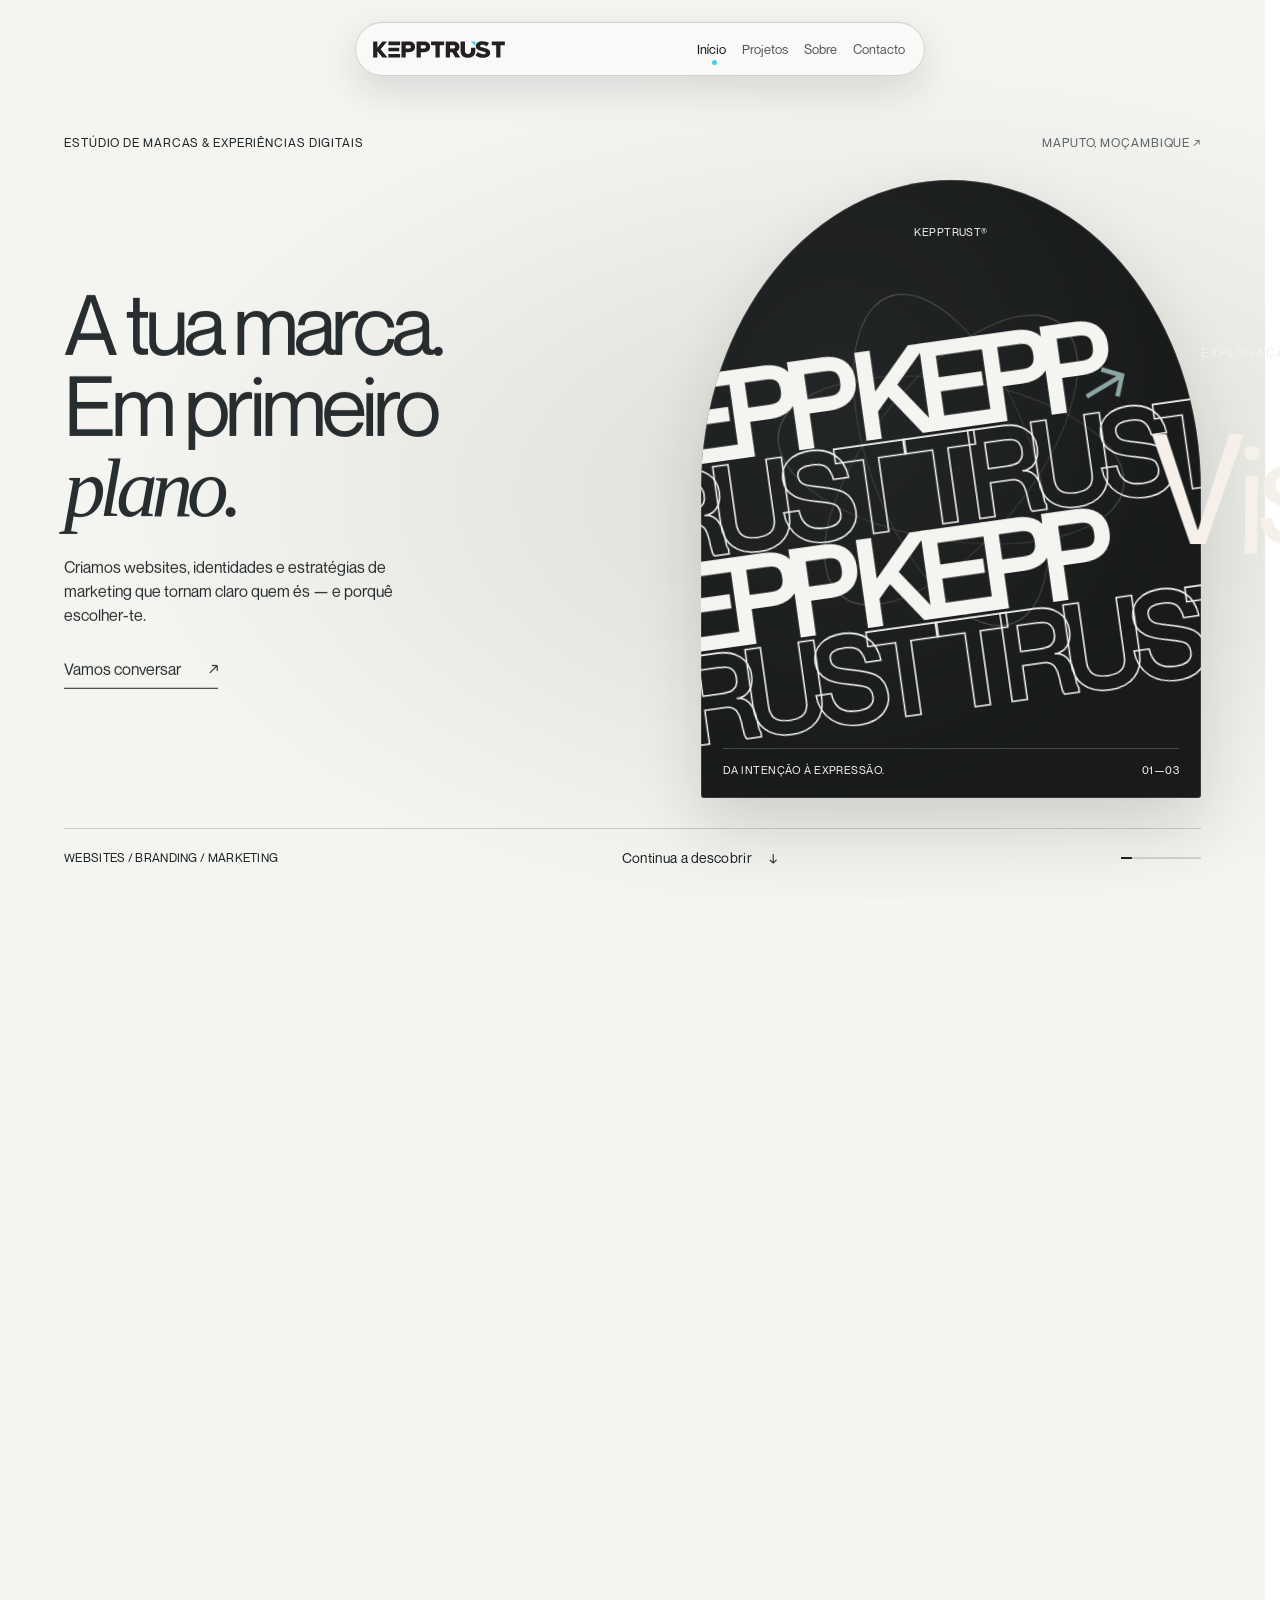
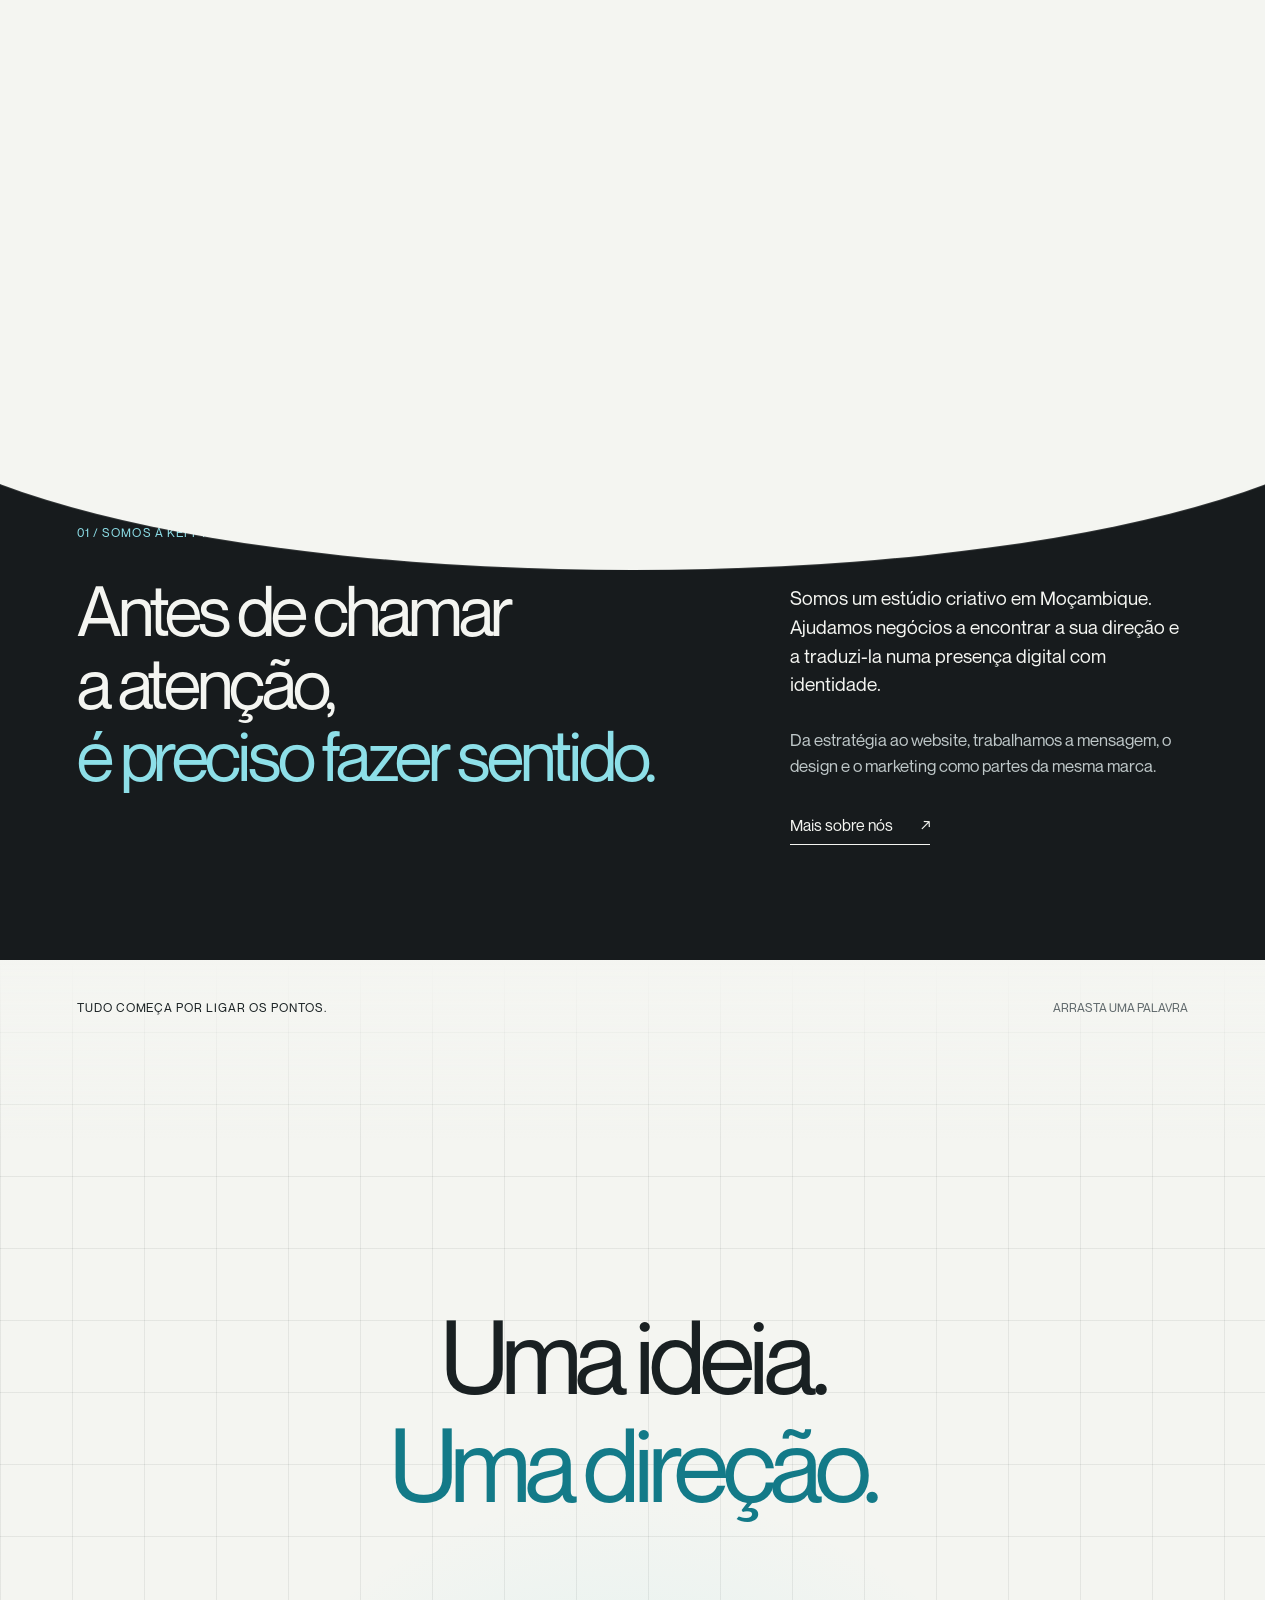
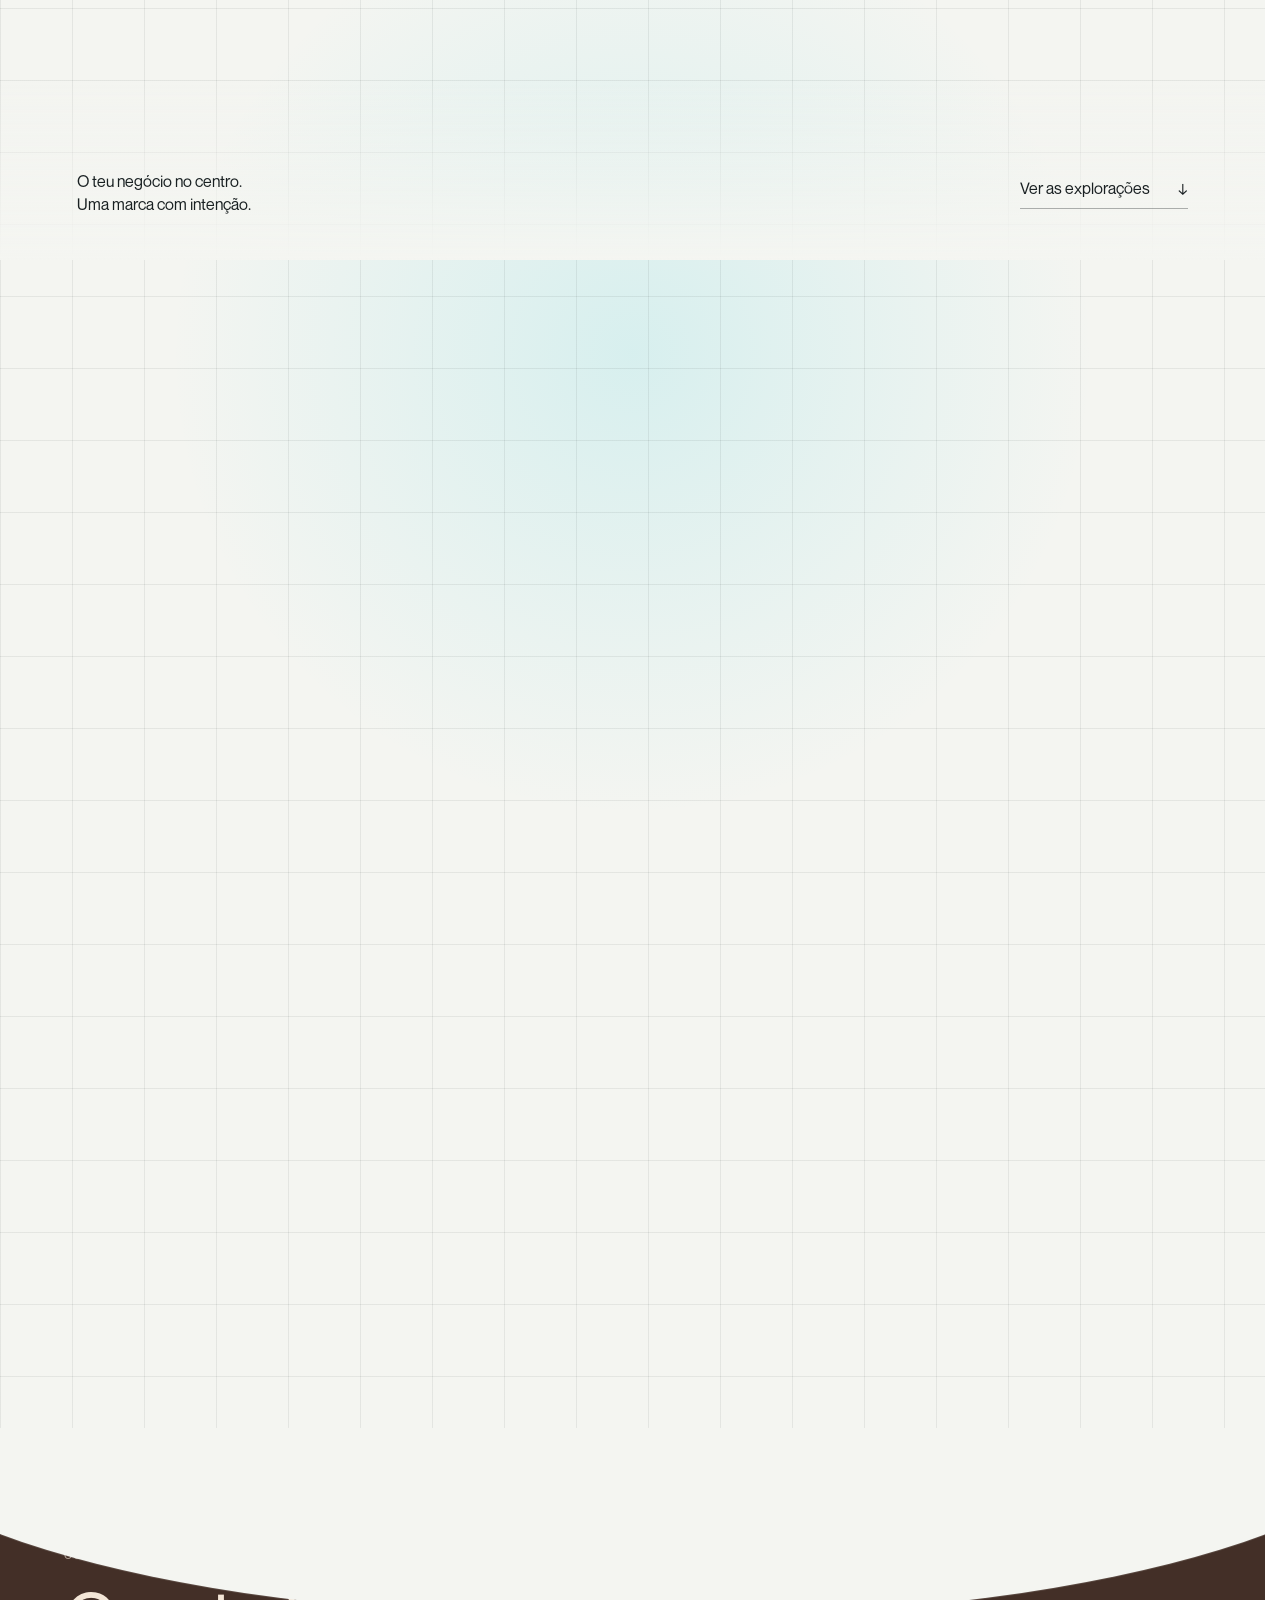
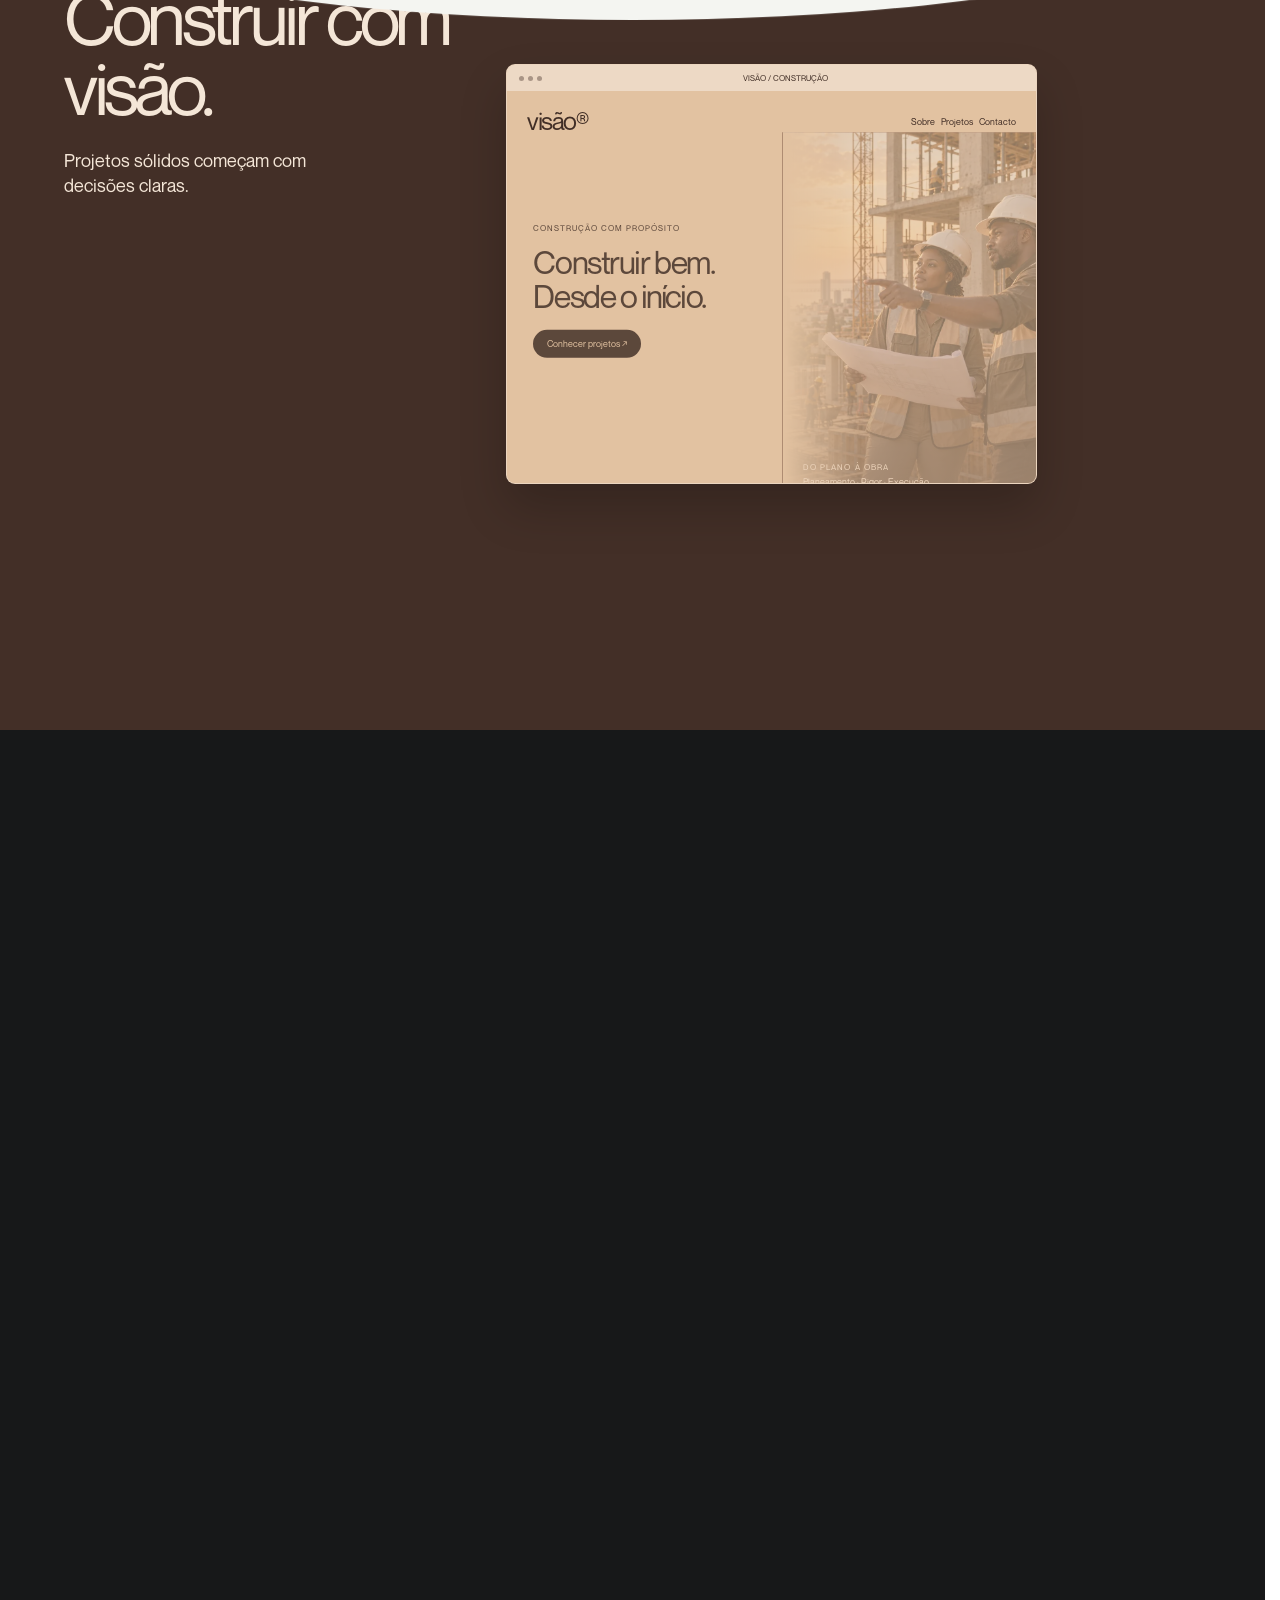
==== index.html @ 60450750 "Initial commit: KeppTrust static site Studio landing page, projects, about, and contact sections wit" ====
<!DOCTYPE html>

<html lang="pt"><head><meta charset="utf-8"/><script>(()=>{try{const v=localStorage.getItem('kepp-motion');if(['full','reduced','system'].includes(v))document.documentElement.dataset.motion=v}catch{}document.documentElement.classList.add('motion-boot');window.keppMotionFailsafe=setTimeout(()=>{document.documentElement.classList.remove('motion-boot','motion-busy');const c=document.getElementById('page-curtain');if(c)c.hidden=true},8000)})();</script><meta content="width=device-width,initial-scale=1" name="viewport"/><meta content="#151516" name="theme-color"/><meta content="KeppTrust. Estratégia, identidade e websites para marcas que querem avançar." name="description"/><title>KeppTrust — Branding &amp; Websites</title><link href="/style.css?v=52" rel="stylesheet"/><style>.motion-boot{background:#141517}.motion-boot body{background:#141517}.motion-boot #page-curtain{display:flex!important;transform:translateY(0)!important}.motion-boot body>header,.motion-boot body>main{visibility:hidden}#page-curtain{position:fixed;inset:0;z-index:9999;background:#141517;color:#fff;display:flex;align-items:center;justify-content:center;pointer-events:all;overflow:hidden}#page-curtain[hidden]{display:none}.motion-busy{overflow:hidden;cursor:wait}#curtain-word{font:400 clamp(26px,3vw,45px)/1.2 'KeppTrust Sans',Arial,sans-serif;display:flex;align-items:center;gap:.45em;letter-spacing:-.025em}#curtain-word:before{content:'';width:.15em;height:.15em;border-radius:50%;background:currentColor;flex-shrink:0}</style><link rel="stylesheet" href="/project-layout.css?v=1"/></head>
<body class="home-page"><div aria-hidden="true" hidden="" id="page-curtain"><span id="curtain-word">KeppTrust</span></div><a class="skip" href="#sobre">Saltar para o conteúdo</a><header class="floating-nav-shell"><div class="floating-nav" data-expanded="true"><a aria-label="KeppTrust início" class="wordmark floating-wordmark" href="/">KeppTrust</a><nav aria-label="Navegação principal" class="floating-links" id="floating-links"><a data-page-title="Início" href="/">Início</a><a data-page-title="Projetos" href="/projetos/">Projetos</a><a data-page-title="Sobre nós" href="/sobre/">Sobre</a><a data-page-title="Contacto" href="/contacto/">Contacto</a></nav><button aria-controls="floating-links" aria-expanded="true" aria-hidden="true" aria-label="Expandir navegação" class="nav-expand" tabindex="-1" type="button"><span aria-hidden="true" class="nav-menu-lines"><i></i><i></i></span></button></div></header>

<main>
<link rel="stylesheet" href="/presence.css?v=7">

<section class="studio-opening" id="inicio" aria-labelledby="hero-title">
 <div class="studio-pin">
  <div class="studio-topline"><span>ESTÚDIO DE MARCAS &amp; EXPERIÊNCIAS DIGITAIS</span><span>MAPUTO, MOÇAMBIQUE ↗</span></div>
  <div class="studio-layout">
   <div class="studio-message">
    <div class="studio-first"><h1 id="hero-title">A tua marca.<br>Em primeiro<br><em>plano.</em></h1><p>Criamos websites, identidades e estratégias de marketing que tornam claro quem és — e porquê escolher-te.</p><a class="studio-link" href="/contacto/">Vamos conversar <span>↗</span></a></div>
    <div class="studio-second" aria-hidden="true"><span class="studio-kicker">PENSAMENTO CLARO. EXPRESSÃO FORTE.</span><h2>Uma ideia.<br>Uma direção.<br><em>A tua.</em></h2><p>Ligamos o que a tua marca diz, como se apresenta e onde encontra as pessoas certas.</p><a class="studio-link" href="#sobre" tabindex="-1">Conhece a KeppTrust <span>↓</span></a></div>
   </div>
   <div class="studio-specimen" aria-label="Composição tipográfica animada da marca KeppTrust">
    <div class="brand-orbit" aria-hidden="true"><i></i><i></i><i></i><span>↗</span></div>
    <div class="specimen-top"><span>KEPPTRUST®</span><span>IDENTIDADE EM MOVIMENTO</span></div>
    <div class="specimen-field" aria-hidden="true"><div class="specimen-row"><span>KEPP</span><span>KEPP</span></div><div class="specimen-row"><span>TRUST</span><span>TRUST</span></div><div class="specimen-row"><span>KEPP</span><span>KEPP</span></div><div class="specimen-row"><span>TRUST</span><span>TRUST</span></div></div>
    <div class="specimen-focus" aria-hidden="true"><span>ESTRATÉGIA</span><strong>Ideias<br>com<br>carácter<span>↗</span></strong><span>DESIGN + DIGITAL</span></div>
    <div class="specimen-bottom"><span>DA INTENÇÃO À EXPRESSÃO.</span><span>01—03</span></div>
   </div>
  </div>
  <div class="studio-bottom"><span>WEBSITES / BRANDING / MARKETING</span><a href="#sobre">Continua a descobrir <span>↓</span></a><div class="studio-meter" aria-hidden="true"><i></i></div></div>
 </div>
</section>
<section class="studio-about" id="sobre" aria-labelledby="about-title">
 <div class="about-editorial"><p class="studio-kicker">01 / SOMOS A KEPPTRUST</p><h2 id="about-title">Antes de chamar<br>a atenção,<br><em>é preciso fazer sentido.</em></h2><div class="about-explanation"><p>Somos um estúdio criativo em Moçambique. Ajudamos negócios a encontrar a sua direção e a traduzi-la numa presença digital com identidade.</p><p>Da estratégia ao website, trabalhamos a mensagem, o design e o marketing como partes da mesma marca.</p><a class="studio-link" href="/sobre/">Mais sobre nós <span>↗</span></a></div></div>
 <div class="studio-convergence" aria-label="Pessoas, ideias e estratégia encontram uma direção">
  <div class="convergence-pin"><div class="convergence-top"><span>TUDO COMEÇA POR LIGAR OS PONTOS.</span><span>ARRASTA UMA PALAVRA</span></div>
   <div class="convergence-words"><span>pessoas</span><span>ideias</span><span>estratégia</span><span>o teu negócio</span><span>possibilidades</span></div>
   <h3 class="convergence-result">Uma ideia.<br><em>Uma direção.</em></h3><div class="convergence-bottom"><span>O teu negócio no centro.<br>Uma marca com intenção.</span><a href="#projetos">Ver as explorações <span>↓</span></a></div>
  </div>
 </div>
</section>
<script src="/presence.js?v=7" defer></script><script src="/section-flow.js?v=2" defer></script>
<section class="concept-journey" id="projetos" aria-label="Três explorações criativas"><div class="concept-stage-pin"><article class="concept-world world-consult"><div class="concept-pin"><div class="concept-meta"><span>02 / EXPLORAÇÕES CRIATIVAS</span><span>01 — Construção</span></div><div class="concept-heading"><span class="concept-kicker">CONCEITO DEMONSTRATIVO</span><h2>Construir com<br>visão.</h2><p>Projetos sólidos começam com decisões claras.</p></div><div class="concept-composition" aria-hidden="true"><div class="concept-desktop"><div class="concept-browserbar"><i></i><i></i><i></i><span>VISÃO / CONSTRUÇÃO</span></div><div class="concept-interface"><div class="concept-nav"><b>visão®</b><span>Sobre &nbsp; Projetos &nbsp; Contacto</span></div><div class="concept-screen-copy"><div class="visao-copy-inner"><small>CONSTRUÇÃO COM PROPÓSITO</small><strong>Construir bem.<br>Desde o início.</strong><span class="concept-fake-button">Conhecer projetos ↗</span></div></div><div class="concept-type-art visao-story-photo"><img src="/assets/visao/construcao-hero.webp" width="960" height="1200" loading="lazy" decoding="async" alt=""><span><b>DO PLANO À OBRA</b><em>Planeamento · Rigor · Execução</em></span></div><div class="concept-screen-footer"><span>01 — Descobrir</span><span>02 — Conversar</span><span>03 — Avançar</span></div></div></div><div class="concept-phone"><span>visão®</span><strong>Construir bem.<br>Desde o início.</strong><img class="visao-phone-photo" src="/assets/visao/construcao-hero.webp" width="960" height="1200" loading="lazy" decoding="async" alt=""><div class="concept-phone-label">Conhecer projetos ↗</div><span class="concept-phone-bottom">Rigor em<br>cada etapa.</span></div><span class="concept-side-label">DESKTOP + MOBILE / DIREÇÃO DIGITAL</span></div><div class="concept-foot"><details><summary>Por trás do conceito <span>+</span></summary><p>Castanho, fotografia de obra e uma experiência digital criada para apresentar projetos, capacidade técnica e contacto. Este é um conceito fictício criado pela KeppTrust.</p></details><span class="concept-scroll">Continua a descobrir ↓</span></div></div></article><article class="concept-world world-health"><div class="concept-pin"><div class="concept-meta"><span>02 / EXPLORAÇÕES CRIATIVAS</span><span>02 — Clínica</span></div><div class="concept-heading"><span class="concept-kicker">CONCEITO DEMONSTRATIVO</span><h2>Mais perto.<br>Mais humano.</h2><p>Uma presença digital que transmite cuidado.</p></div><div class="concept-composition" aria-hidden="true"><div class="concept-desktop"><div class="concept-browserbar"><i></i><i></i><i></i><span>ELO / SAÚDE</span></div><div class="concept-interface"><div class="concept-nav"><b>elo®</b><span>Sobre &nbsp; Serviços &nbsp; Contacto</span></div><div class="concept-screen-copy"><div class="elo-copy-inner"><small>CLÍNICA COM PROPÓSITO</small><strong>Cuidar começa<br>por ouvir.</strong><span class="concept-fake-button">Marcar uma consulta ↗</span></div></div><div class="concept-type-art elo-story-photo"><img src="/assets/elo/consulta-hero.webp" width="960" height="1200" loading="lazy" decoding="async" alt=""><span><b>CUIDADO QUE COMEÇA A OUVIR</b><em>Consulta · Prevenção · Acompanhamento</em></span></div><div class="concept-screen-footer"><span>01 — Descobrir</span><span>02 — Conversar</span><span>03 — Avançar</span></div></div></div><div class="concept-phone"><span>elo®</span><strong>Cuidar começa<br>por ouvir.</strong><img class="elo-phone-photo" src="/assets/elo/consulta-hero.webp" width="960" height="1200" loading="lazy" decoding="async" alt=""><div class="concept-phone-label">Marcar uma consulta ↗</div><span class="concept-phone-bottom">Perto de ti.<br>Em cada passo.</span></div><span class="concept-side-label">DESKTOP + MOBILE / DIREÇÃO DIGITAL</span></div><div class="concept-foot"><details><summary>Por trás do conceito <span>+</span></summary><p>Azul, fotografia humana e uma navegação pensada para apresentar consultas, prevenção e acompanhamento com clareza. Este é um conceito fictício criado pela KeppTrust.</p></details><span class="concept-scroll">Continua a descobrir ↓</span></div></div></article><article class="concept-world world-finance"><div class="concept-pin"><div class="concept-meta"><span>02 / EXPLORAÇÕES CRIATIVAS</span><span>03 — Microcrédito</span></div><div class="concept-heading"><span class="concept-kicker">CONCEITO DEMONSTRATIVO</span><h2>O próximo<br>passo é teu.</h2><p>Clareza para transformar planos em possibilidades.</p></div><div class="concept-composition" aria-hidden="true"><div class="concept-desktop"><div class="concept-browserbar"><i></i><i></i><i></i><span>RAIZ / MICROCRÉDITO</span></div><div class="concept-interface"><div class="concept-nav"><b>raiz®</b><span>Sobre &nbsp; Serviços &nbsp; Contacto</span></div><div class="concept-screen-copy"><div class="raiz-copy-inner"><small>MICROCRÉDITO COM PROPÓSITO</small><strong>Pequenos passos.<br>Novos começos.</strong><span class="concept-fake-button">Explorar possibilidades ↗</span></div></div><div class="concept-type-art raiz-story-photo"><img src="/assets/raiz/crm-hero.webp" width="960" height="1200" loading="lazy" decoding="async" alt=""><span><b>PARA O TEU NEGÓCIO</b><em>Clientes · Etapas · Acompanhamento</em></span></div><div class="concept-screen-footer"><span>01 — Descobrir</span><span>02 — Conversar</span><span>03 — Avançar</span></div></div></div><div class="concept-phone"><span>raiz®</span><strong>Pequenos passos.<br>Novos começos.</strong><img class="raiz-phone-photo" src="/assets/raiz/crm-hero.webp" width="960" height="1200" loading="lazy" decoding="async" alt=""><div class="concept-phone-label">Explorar possibilidades ↗</div><span class="concept-phone-bottom">Perto de ti.<br>Em cada passo.</span></div><span class="concept-side-label">DESKTOP + MOBILE / DIREÇÃO DIGITAL</span></div><div class="concept-foot"><details><summary>Por trás do conceito <span>+</span></summary><p>Uma interface clara para apresentar clientes, etapas de aprovação, documentos e acompanhamento do crédito. Este é um conceito fictício criado pela KeppTrust.</p></details><span class="concept-scroll">Continua a descobrir ↓</span></div></div></article><div class="raiz-foundation" aria-hidden="true"></div><button class="scene-skip" type="button" hidden>Passar animação ↗</button><div class="engineer-floor" aria-hidden="true"></div><div class="engineer-actor engineer-pusher" aria-hidden="true"><div class="engineer-sprite"></div></div><div class="engineer-actor engineer-walker" aria-hidden="true"><div class="engineer-sprite"></div></div><div class="engineer-story" aria-hidden="true"><span>Uma ideia ganha forma.</span><span>E abre caminho à próxima.</span></div><div class="concept-curtain" aria-hidden="true"><div class="concept-curtain-name"><small>EXPLORAÇÃO 01 / CONSULTORIA</small><strong>Visão.</strong></div></div></div></section><section class="concept-end-wrap"><div class="concept-end"><p><span>03 / PRÓXIMO CAPÍTULO</span>O que<br>fazemos.</p><a href="#servicos">Descobrir os serviços ↓</a><small>Estratégia, identidade e experiências digitais construídas em torno do teu negócio.</small></div></section><section class="offer-film services-premium" id="servicos" aria-labelledby="offer-title">
<div class="services-intro"><div class="services-label">03 / O QUE FAZEMOS</div><h2 id="offer-title">Vê o que podemos fazer<br>pela tua marca<span>.</span></h2><p>Criamos websites, desenvolvemos identidades e gerimos a tua comunicação digital. Três serviços que trabalham na mesma direção.</p></div>
<div class="service-example"><span class="example-dot"></span><p>Acompanha a transformação da <b>Lume</b>, um café criado para esta demonstração.</p><small>CONCEITO FICTÍCIO / IMAGENS GERADAS POR IA</small></div>
<div class="services-journey"><div class="services-text">
<article class="service-step" data-service="0" aria-labelledby="service-title-0"><span class="service-index">01 / UM LUGAR PARA A TUA MARCA</span><h3 id="service-title-0">Criação de<br>websites.</h3><p>Um site que apresenta o teu negócio e facilita o contacto.</p><ul><li>Design à medida da tua marca</li><li>Versão para computador e telemóvel</li><li>Serviços, conteúdos e contactos organizados</li></ul><div class="service-mobile-visual" aria-hidden="true"><div class="lume-window"><div class="lume-toolbar"><i></i><i></i><i></i><span>lume.cafe — demonstração</span></div><div class="lume-web-nav"><b>lume<span>®</span></b><span>O café &nbsp; A carta &nbsp; Visitar</span></div><div class="lume-web-hero"><div><small>CAFÉ DE BAIRRO / MAPUTO</small><strong>O teu dia.<br>Com mais<br>sabor.</strong><span class="lume-button">Conhece a nossa carta ↗</span></div><div class="lume-photo"><img src="/assets/lume/coffee.webp" width="960" height="1200" loading="lazy" decoding="async" alt=""></div></div><div class="lume-web-foot"><span>Café de especialidade</span><span>Feito para ficar.</span></div></div><div class="lume-phone"><b>lume.</b><span>Bom café.<br>Boa companhia.</span><img src="/assets/lume/coffee.webp" width="960" height="1200" loading="lazy" decoding="async" alt=""><small>Ver a carta ↗</small></div></div><span class="service-result">A tua oferta torna-se fácil de descobrir.</span></article>
<article class="service-step" data-service="1" aria-labelledby="service-title-1"><span class="service-index">02 / UMA FORMA DE SER RECONHECIDO</span><h3 id="service-title-1">Identidade e<br>posicionamento.</h3><p>Uma marca reconhecível, com uma mensagem consistente.</p><ul><li>Posicionamento e mensagem da marca</li><li>Logótipo, cores e tipografia</li><li>Aplicações e guia de identidade</li></ul><div class="service-mobile-visual" aria-hidden="true"><div class="lume-identity"><div class="lume-brand-photo"><img src="/assets/lume/identity.webp" width="960" height="640" loading="lazy" decoding="async" alt=""><span>UMA IDENTIDADE QUE SAI DO ECRÃ.</span></div><div class="lume-palette"><span>CARVÃO</span><span>CAFÉ</span><span>LEITE</span></div><div class="lume-type"><b>Aa</b><span>Próxima.<br>Simples.<br>Reconhecível.</span></div><div class="lume-business"><b>lume.</b><span>Há sempre<br>lugar para mais um.</span></div></div></div><span class="service-result">A mesma personalidade, em cada detalhe.</span></article>
<article class="service-step" data-service="2" aria-labelledby="service-title-2"><span class="service-index">03 / UMA MENSAGEM QUE CHEGA MAIS LONGE</span><h3 id="service-title-2">Marketing<br>digital.</h3><p>Conteúdo e campanhas para comunicar com o teu público.</p><ul><li>Planeamento e criação de conteúdo</li><li>Gestão de redes sociais e campanhas</li><li>Acompanhamento e melhoria contínua</li></ul><div class="service-mobile-visual" aria-hidden="true"><div class="lume-campaign"><div class="lume-post"><img class="lume-social-photo" src="/assets/lume/conversation.webp" width="960" height="1200" loading="lazy" decoding="async" alt=""><div><b>lume.</b><small>PUBLICAÇÃO / CONCEITO</small></div><strong>A pausa<br>que sabe bem.</strong><span>Passa por cá. A conversa fica.</span></div><div class="lume-plan"><small>PLANO DE CONTEÚDO</small><strong>Uma marca.<br>Várias conversas.</strong><div><b>SEG</b><span>Conhecer o café</span></div><div><b>QUA</b><span>Histórias do bairro</span></div><div><b>SEX</b><span>Convite para visitar</span></div></div></div></div><span class="service-result">A identidade transforma-se em comunicação.</span></article>
</div><div class="service-theatre" aria-hidden="true"><div class="theatre-status"><span>LUME® / UMA MARCA EM TRANSFORMAÇÃO</span><span class="theatre-count">01 / 03</span></div><div class="service-scenes"><div class="service-demo demo-0"><div class="lume-window"><div class="lume-toolbar"><i></i><i></i><i></i><span>lume.cafe — demonstração</span></div><div class="lume-web-nav"><b>lume<span>®</span></b><span>O café &nbsp; A carta &nbsp; Visitar</span></div><div class="lume-web-hero"><div><small>CAFÉ DE BAIRRO / MAPUTO</small><strong>O teu dia.<br>Com mais<br>sabor.</strong><span class="lume-button">Conhece a nossa carta ↗</span></div><div class="lume-photo"><img src="/assets/lume/coffee.webp" width="960" height="1200" loading="lazy" decoding="async" alt=""></div></div><div class="lume-web-foot"><span>Café de especialidade</span><span>Feito para ficar.</span></div></div><div class="lume-phone"><b>lume.</b><span>Bom café.<br>Boa companhia.</span><img src="/assets/lume/coffee.webp" width="960" height="1200" loading="lazy" decoding="async" alt=""><small>Ver a carta ↗</small></div></div><div class="service-demo demo-1"><div class="lume-identity"><div class="lume-brand-photo"><img src="/assets/lume/identity.webp" width="960" height="640" loading="lazy" decoding="async" alt=""><span>UMA IDENTIDADE QUE SAI DO ECRÃ.</span></div><div class="lume-palette"><span>CARVÃO</span><span>CAFÉ</span><span>LEITE</span></div><div class="lume-type"><b>Aa</b><span>Próxima.<br>Simples.<br>Reconhecível.</span></div><div class="lume-business"><b>lume.</b><span>Há sempre<br>lugar para mais um.</span></div></div></div><div class="service-demo demo-2"><div class="lume-campaign"><div class="lume-post"><img class="lume-social-photo" src="/assets/lume/conversation.webp" width="960" height="1200" loading="lazy" decoding="async" alt=""><div><b>lume.</b><small>PUBLICAÇÃO / CONCEITO</small></div><strong>A pausa<br>que sabe bem.</strong><span>Passa por cá. A conversa fica.</span></div><div class="lume-plan"><small>PLANO DE CONTEÚDO</small><strong>Uma marca.<br>Várias conversas.</strong><div><b>SEG</b><span>Conhecer o café</span></div><div><b>QUA</b><span>Histórias do bairro</span></div><div><b>SEX</b><span>Convite para visitar</span></div></div></div></div></div><div class="theatre-footer"><span class="theatre-caption">Website / computador e telemóvel</span><div class="theatre-progress"><i></i></div></div></div></div>
<div class="services-outro"><p>O exemplo é fictício.<br><strong>O próximo projeto pode ser o teu.</strong></p><a href="/contacto/">Vamos falar sobre o teu projeto <span>↗</span></a></div>
</section>
<section class="method-film method-carousel" id="processo" aria-labelledby="method-title">
<div class="offer-meta"><span>04 / COMO TRABALHAMOS</span><span>Contigo. Em cada decisão.</span></div>
<h2 id="method-title">Nada ao acaso.<br><em>Tudo com direção.</em></h2>
<div class="method-stage" aria-roledescription="carrossel" aria-label="As quatro etapas do projeto">
<div class="method-number" aria-hidden="true">01</div>
<div class="method-rail"><span>DA IDEIA AO LANÇAMENTO</span><div class="method-thread"><i></i></div></div>
<div class="method-content"><p class="method-badge">01 / Descobrir</p><h3 class="method-message">Primeiro, percebemos o teu negócio.</h3><p class="method-description">Ouvimos os teus objetivos, conhecemos o público e identificamos o que precisa de mudar.</p><div class="method-result"><span>SAÍMOS COM</span><p class="method-output">Um brief claro.</p></div></div>
</div>
<div class="method-controls"><div class="method-tabs" aria-label="Escolher etapa"><button type="button" aria-pressed="true">01 Descobrir</button><button type="button" aria-pressed="false">02 Definir</button><button type="button" aria-pressed="false">03 Criar</button><button type="button" aria-pressed="false">04 Lançar</button></div><div class="method-arrows"><button type="button" data-method="prev" aria-label="Etapa anterior">←</button><button type="button" data-method="next" aria-label="Próxima etapa">→</button></div></div>
<p class="sr-only method-status" role="status"></p>
</section>
<link rel="stylesheet" href="/method-carousel.css?v=2"><script src="/method-carousel.js?v=2" defer></script>
<footer id="contacto"><div class="footer-inner"><span class="eyebrow">O PRÓXIMO PASSO COMEÇA NUMA CONVERSA.</span><div class="footer-heading"><h2>Vamos criar<br/>algo com <em>impacto.</em></h2><span aria-hidden="true">↙</span></div><div class="contact-line"><a class="circle blue magnetic" href="/contacto/" id="contact-button">Vamos conversar <span aria-hidden="true">↗</span></a></div><p class="contact-note">Moçambique · Branding &amp; experiências digitais</p><div class="footer-bottom"><div><span class="eyebrow">KEPPTRUST</span><p>© 2026</p></div><div><span class="eyebrow">HORA LOCAL, MAPUTO</span><p id="time"></p></div><a href="/">Voltar ao topo ↑</a><div class="motion-preference"><label for="motion-choice">ANIMAÇÕES</label><select id="motion-choice"><option value="system">Sistema</option><option value="full">Completas</option><option value="reduced">Reduzidas</option></select><span class="sr-only" id="motion-status" role="status"></span></div></div></div></footer></main>
<link rel="stylesheet" href="/lower-motion.css?v=3"><link rel="stylesheet" href="/services-story.css?v=2"><script src="/lower-motion.js?v=5" defer></script><script src="/services-story.js?v=1" defer></script><script src="/app.js?v=31"></script><script src="/projects-motion.js?v=39" defer></script><script src="/floating-nav.js?v=1" defer></script><script src="/motion.js?v=17"></script></body></html>
---- style.css ----
@import url('/base.css');

/* Viewport-level curtain: never clipped by the project stage or the about section. */
body>.project-transition-layer{display:grid;position:fixed;inset:0 0 -15vh;height:115vh;place-items:center;background:#111112;z-index:100;visibility:hidden;pointer-events:none;transform:translate3d(-115%,0,0);will-change:transform}

/* Brand alignment — official KeppTrust wordmark and palette */
:root {
  --ink: #242021;
  --paper: #ffffff;
  --blue: #41d1e1;
  --cyan: #41d1e1;
  --soft-cyan: #dff8fb;
}

body { background: var(--paper); color: var(--ink); }
body { overflow-x: clip; }
::selection { color: var(--ink); background: var(--cyan); }
button:focus-visible,
a:focus-visible,
summary:focus-visible { outline-color: var(--cyan); }

.wordmark {
  display: block;
  width: clamp(164px, 15vw, 220px);
  height: 30px;
  background: url('/assets/brand/kepptrust-wordmark.svg') left center / contain no-repeat;
  font-size: 0;
  line-height: 0;
  filter: none;
}
.wordmark span { display: none; }

body:not(.inner-page) header { color: var(--ink); }
body:not(.inner-page) nav a::after,
.inner-page nav a::after { background: var(--cyan); }

.hero { background: #8e9092; }
.hero-art { transform: scale(1.035); will-change: transform, translate; }
.hero::after {
  background: linear-gradient(180deg, rgba(255,255,255,.15), transparent 34%, rgba(36,32,33,.33));
}
.location {
  background: var(--ink);
  border: 1px solid rgba(65,209,225,.45);
}
.location span,
.direction,
.hero-bottom a { color: var(--cyan); }
.hero-service-copy {
  color: #fff;
  text-shadow: 0 1px 18px rgba(0,0,0,.28);
}
.hero-bottom > span { color: #fff; }
.hero-bottom a { font-weight: 500; }

.menu-toggle {
  background: var(--ink);
  border: 1px solid rgba(65,209,225,.55);
}
.menu-toggle[aria-expanded='true'] { background: var(--cyan); }
.menu-toggle[aria-expanded='true'] span { background: var(--ink); }
#menu {
  background: var(--ink);
  border-left: 1px solid rgba(65,209,225,.3);
}
#menu > a:hover,
#menu > a:focus-visible { color: var(--cyan); }

#curtain-word::before {
  background: var(--cyan) !important;
  border-radius: 0 !important;
  clip-path: polygon(0 0, 100% 0, 100% 100%);
}

.section-meta .eyebrow,
.service-number { color: #515154; }
.section-meta .eyebrow::before,
.page-title > .eyebrow::before {
  content: '';
  display: inline-block;
  width: .62em;
  height: .62em;
  margin-right: .72em;
  background: var(--cyan);
  clip-path: polygon(0 0, 100% 0, 100% 100%);
}
.page-title h1 > span,
.footer-heading em { color: var(--cyan); }
.circle:hover { background: var(--cyan); color: var(--ink); }
.circle::before { background: var(--cyan); }
.blue { background: var(--cyan); color: var(--ink); }
.blue:hover { background: #76deea; }
.blue::before { background: #76deea; }
.project-filters button[aria-pressed='true'] {
  background: var(--ink);
  border-color: var(--ink);
}
.project-filters button:hover { border-color: var(--cyan); }

/* Image-led portfolio interactions inspired by the supplied motion reference. */
.project-preview {
  width: 360px;
  height: 240px;
  overflow: hidden;
  color: #fff;
  background-position: center;
  background-size: cover;
  text-shadow: 0 2px 22px rgba(0,0,0,.45);
  transform: translate(-50%,-50%) scale(.82);
  rotate: var(--pr, -4deg);
  will-change: translate, transform, rotate, opacity;
}
.project-preview::before {
  content: '';
  position: absolute;
  inset: 0;
  z-index: -1;
  background: linear-gradient(180deg,rgba(0,0,0,.05),rgba(0,0,0,.38));
}
.project-preview::after {
  content: 'VER';
  position: absolute;
  right: 16px;
  bottom: 16px;
  width: 58px;
  height: 58px;
  display: grid;
  place-items: center;
  border-radius: 50%;
  color: var(--ink);
  background: var(--cyan);
  font-size: 10px;
  letter-spacing: .08em;
  text-shadow: none;
}
.project-preview.forma { background-image: url('/assets/projects/forma-studio.webp'); }
.project-preview.terra { background-image: url('/assets/projects/terra-sol.webp'); }
.project-preview.nexo { background-image: url('/assets/projects/nexo.webp'); }
.project:hover .project-preview,
.project:focus-visible .project-preview { transform: translate(-50%,-50%) scale(1); }

.case-cover {
  overflow: hidden;
  isolation: isolate;
  background: var(--ink);
}
.case-cover::before {
  content: '';
  position: absolute;
  inset: -7% 0;
  z-index: -2;
  background-position: center;
  background-size: cover;
  translate: 0 var(--case-shift, 0);
  scale: 1.04;
  will-change: translate;
}
.case-cover::after {
  content: '';
  position: absolute;
  inset: 0;
  z-index: -1;
  background: linear-gradient(180deg,rgba(0,0,0,.05),rgba(0,0,0,.34));
}
.case-cover.forma::before { background-image: url('/assets/projects/forma-studio.webp'); }
.case-cover.terra::before { background-image: url('/assets/projects/terra-sol.webp'); }
.case-cover.nexo::before { background-image: url('/assets/projects/nexo.webp'); }
.case-cover .case-mark,
.case-cover .case-tag { position: relative; z-index: 1; text-shadow: 0 2px 30px rgba(0,0,0,.34); }
.case-cover > .circle { z-index: 2; background: var(--cyan); color: var(--ink); }
.case-cover.forma { color: var(--ink); }
.case-cover.terra,
.case-cover.nexo { color: #fff; }

footer { background: var(--ink); }
.motion-preference select {
  background: #1a1718;
  border-color: #5f5a5b;
}
.motion-preference select:focus-visible { outline-color: var(--cyan); }

@media (max-width: 540px) {
  .wordmark { width: 158px; height: 25px; }
  .case-cover::before { inset: -3%; }
}

/* Mobile menu: compositor-only movement, stable edge and a light dimming layer. */
#menu { border-radius: 28px 0 0 28px; box-shadow: none; backface-visibility: hidden; }
#menu-backdrop { backdrop-filter: none; -webkit-backdrop-filter: none; background: #0005; }
body.menu-open .marquee { animation-play-state: paused; }
html { scrollbar-gutter: stable; }
.menu-toggle { -webkit-tap-highlight-color: transparent; touch-action: manipulation; }

/* JS owns the marquee transform so scrolling can reverse it without a CSS conflict. */
.marquee.scroll-marquee { animation: none; will-change: transform; backface-visibility: hidden; }
.marquee.scroll-marquee > span { flex-shrink: 0; }
html[data-motion=reduced] .marquee.scroll-marquee { transform: none !important; will-change: auto; }

/* The preceding white surface curves over the dark footer as it is revealed. */
footer {
  position: relative;
  isolation: isolate;
  border-radius: 0;
  padding-top: clamp(140px, 17vw, 235px);
  overflow: clip;
}
footer::before {
  content: '';
  position: absolute;
  z-index: 2;
  top: -1px;
  left: -10%;
  width: 120%;
  height: clamp(65px, 10vw, 150px);
  border-radius: 0 0 50% 50% / 0 0 100% 100%;
  background: var(--paper);
  transform-origin: center top;
  transform: scaleY(var(--footer-curve-scale, 1));
  pointer-events: none;
}
.footer-inner {
  translate: 0 var(--footer-reveal, 0px);
}
html[data-motion='reduced'] footer::before { transform: scaleY(0); }
html[data-motion='reduced'] .footer-inner { translate: none; }
@media (prefers-reduced-motion: reduce) {
  html:not([data-motion='full']) footer::before { transform: scaleY(0); }
  html:not([data-motion='full']) .footer-inner { translate: none; }
}

/* One continuous composition: identity opens into a website and a campaign. */
.home-page .hero-film{height:280svh;min-height:0;max-height:none;overflow:visible;background:#41d1e1;color:#242021}
.hero-film::after{display:none}
.film-pin{position:sticky;top:0;height:100svh;min-height:660px;overflow:hidden;isolation:isolate;background:#41d1e1}
.film-heading{position:absolute;left:5vw;top:23%;z-index:3;max-width:47vw;will-change:transform,opacity}
.film-heading>p:first-child{font-size:12px;letter-spacing:.12em;margin:0 0 28px}
.film-heading h1{font-size:clamp(68px,8.2vw,150px);font-weight:400;line-height:1.02;letter-spacing:-.045em;margin:0}
.film-heading h1 em{font-style:normal;color:#fff}
.film-description{font-size:clamp(16px,1.3vw,22px);line-height:1.5;margin:30px 0 0}
.film-composition{position:absolute;width:min(44vw,760px);height:min(30vw,520px);left:53%;top:27%;perspective:1400px;will-change:transform}
.film-identity,.film-browser,.film-campaign{position:absolute;inset:0;will-change:transform,opacity;backface-visibility:hidden}
.film-identity{background:#242021;color:white;padding:7%;display:flex;flex-direction:column;justify-content:space-between;box-shadow:0 25px 45px #15373b25;transform:rotate(-7deg)}
.film-identity>span{font-size:12px;letter-spacing:.1em}
.film-identity>strong{font-size:clamp(42px,5.8vw,100px);font-weight:400;letter-spacing:-.05em}
.film-identity>strong span{color:#41d1e1}
.identity-bottom{display:flex;justify-content:space-between;align-items:end;font-size:12px;line-height:1.6;letter-spacing:.08em}
.film-browser{background:#f5f5f1;border-radius:8px;overflow:hidden;box-shadow:0 24px 60px #0003;opacity:0;transform:translateY(60px) scale(.85)}
.browser-bar{height:38px;padding:0 5%;display:flex;justify-content:space-between;align-items:center;border-bottom:1px solid #24202125;font-size:12px}
.browser-content{position:relative;height:calc(100% - 38px);padding:5%;overflow:hidden}
.browser-content>span{font-size:12px;letter-spacing:.08em;position:relative;z-index:2}
.browser-content>strong{display:block;font-size:clamp(28px,3.5vw,65px);font-weight:400;letter-spacing:-.04em;line-height:1.04;margin-top:6%;position:relative;z-index:2}
.browser-content>img{position:absolute;right:0;top:0;width:45%;height:100%;object-fit:cover;object-position:60% center}
.browser-caption{position:absolute;bottom:7%;left:5%;width:48%;font-size:12px;line-height:1.4;display:flex;justify-content:space-between;gap:15px}
.film-campaign{inset:auto -7% -9% auto;width:49%;aspect-ratio:4/5;padding:6%;background:#1550ed;color:white;box-shadow:0 24px 55px #0003;opacity:0;transform:translateY(120px) rotate(12deg)}
.film-campaign>span{font-size:12px;line-height:1.4;display:block;letter-spacing:.06em}
.film-campaign strong{display:block;font-size:clamp(25px,2.8vw,49px);font-weight:400;line-height:1.04;letter-spacing:-.035em;margin:20% 0 10%}
.film-campaign strong span{color:#41d1e1}
.film-campaign p{font-size:14px;line-height:1.4}
.film-campaign>div{font-size:12px;border-top:1px solid #ffffff50;padding-top:15px;margin-top:18%}
.film-bottom{position:absolute;bottom:45px;left:5vw;right:5vw;display:flex;justify-content:space-between;align-items:center;gap:24px;font-size:14px;z-index:5}
.film-chapters{display:flex;gap:22px}
.film-chapters span{opacity:.45;transition:opacity .25s}
.film-chapters .is-active{opacity:1}
.film-note{font-size:12px;letter-spacing:.07em}
.film-track{position:absolute;height:1px;bottom:25px;left:5vw;right:5vw;background:#24202130}
.film-track>span{display:block;height:100%;background:#242021;transform:scaleX(0);transform-origin:left;will-change:transform}
@media(max-width:800px){
.home-page .hero-film{height:250svh}
.film-pin{min-height:700px}
.film-heading{left:7vw;top:120px;max-width:86vw}
.film-heading h1{font-size:clamp(54px,11.5vw,90px)}
.film-heading>p:first-child{margin-bottom:16px}
.film-description{font-size:16px;margin-top:18px}
.film-composition{width:65vw;height:44vw;left:20%;top:53%;max-height:300px}
.film-identity>strong{font-size:8vw}
.film-identity>span,.identity-bottom{font-size:12px}
.film-bottom{left:7vw;right:7vw;bottom:35px;font-size:12px;gap:10px}
.film-chapters{gap:12px}
.film-note{display:none}
.film-campaign{width:53%;padding:5%;right:-4%}
.film-campaign strong{font-size:5vw}
.film-campaign>span{font-size:10px}
.film-campaign>div{font-size:10px;margin-top:12%}
.browser-bar span:nth-child(2){display:none}
.browser-content>strong{font-size:5vw}
.browser-caption{font-size:10px}
.browser-caption>span:last-child{display:none}
}
@media(max-height:700px) and (min-width:801px){.film-pin{min-height:560px}.film-heading{top:23%}.film-description{margin-top:20px}.film-composition{top:25%;width:40vw;height:27vw}}
html[data-motion=reduced] .home-page .hero-film{height:auto}
@media(prefers-reduced-motion:reduce){html:not([data-motion=full]) .home-page .hero-film{height:auto}}

/* Creative workbench: real brand applications form the composition. */
.studio-intro{overflow:clip}
.studio-statement{max-width:1100px;line-height:1.17}
.studio-statement .statement-word{display:inline-block;overflow:hidden;vertical-align:top;color:#242021;padding-bottom:.06em;margin-bottom:-.06em}
.studio-statement .statement-word>span{display:inline-block;color:inherit;will-change:transform,opacity;transition:color .25s}
.studio-statement .statement-word:hover>span{color:#087b87}
.studio-offer{display:block;border-top:0;padding-top:0}
.service-scene{border-top:1px solid #24202140;padding:32px 0 60px;transform:scale(var(--service-scale,1));transform-origin:center top}
.studio-offer .service-scene h3{margin:20px 0}
.service-trigger{width:100%;display:flex;justify-content:space-between;align-items:center;border:0;background:transparent;padding:0;color:#242021;font:inherit;font-size:clamp(44px,8vw,125px);letter-spacing:-.04em;text-align:left;cursor:pointer;line-height:1.15;transition:color .3s}
.service-trigger>span{font-size:.6em;transition:transform .5s}
.service-trigger:hover,.service-trigger:focus-visible{color:#087b87}
.service-trigger[aria-expanded=true]>span{transform:rotate(90deg)}
.service-trigger:focus-visible{outline:2px solid #087b87;outline-offset:8px}
.service-reveal{margin-top:30px}
.service-reveal[hidden]{display:none}
.service-screen,.service-campaign{position:relative;min-height:390px;padding:40px;overflow:hidden}
.service-screen{background:#19191b;color:white}
.service-screen>span,.service-campaign>span{position:relative;z-index:1;font-size:12px;letter-spacing:.07em}
.service-screen>strong,.service-campaign>strong{position:relative;z-index:1;display:block;font-size:clamp(32px,4.6vw,70px);line-height:1.1;font-weight:400;letter-spacing:-.03em;margin:45px 0 0}
.service-screen img{position:absolute;right:0;top:0;width:50%;height:100%;object-fit:cover}
.service-campaign{background:#242021;color:#f2f2ef}
.service-campaign em{font-style:normal;color:#41d1e1}
.service-campaign>div{position:absolute;right:35px;bottom:35px;font-size:12px;writing-mode:vertical-rl;letter-spacing:.1em}
.studio-offer .service-reveal>p{margin-top:20px;max-width:620px}
@media(max-width:700px){.service-scene{padding-bottom:40px}.service-screen,.service-campaign{min-height:310px;padding:24px}.service-screen img{opacity:.38;width:100%}.service-screen>strong,.service-campaign>strong{font-size:38px}.service-campaign>div{right:16px;bottom:20px;font-size:10px}}
@media(prefers-reduced-motion:reduce){.statement-word>span{will-change:auto}}
/* The introduction lifts a curved light surface over the graphite hero. */
.studio-intro{position:relative;background:#19191b;padding:0;isolation:isolate}
.studio-intro::before{content:'';position:absolute;inset:0;background:#f2f2ef;border-radius:50% 50% 0 0 / 100px 100px 0 0;transform:scaleX(var(--intro-width,1));transform-origin:center top;z-index:-1}
.studio-intro-inner{max-width:1600px;margin:auto;padding:140px 7vw 70px}
.studio-intro .section-meta{margin-bottom:65px;font-size:14px}
.studio-statement{font-size:clamp(38px,5.5vw,94px);line-height:1.12;letter-spacing:-.035em;font-weight:400;margin:0;max-width:1250px}
.studio-statement span{color:#59595d;transition:color .45s ease}
.studio-statement span.is-lit{color:#242021}
.studio-summary{display:grid;grid-template-columns:1fr 1fr;gap:8vw;margin:65px 0 85px;align-items:start}
.studio-aside{font-size:12px;line-height:1.65;letter-spacing:.09em}
.studio-summary p{font-size:clamp(18px,1.6vw,25px);line-height:1.55;margin:0 0 25px;max-width:620px}
.studio-about-link{display:inline-flex;align-items:center;gap:25px;font-size:16px;padding:10px 0;border-bottom:1px solid #242021}
.studio-about-link span{transition:transform .25s}
.studio-about-link:hover span{transform:translate(3px,-3px)}
.studio-offer{display:grid;grid-template-columns:1fr 1fr;gap:8vw;border-top:1px solid #24202135;padding-top:32px}
.studio-offer article>span{font-size:12px;letter-spacing:.09em;color:#606066}
.studio-offer h3{font-size:clamp(25px,2.4vw,40px);font-weight:400;letter-spacing:-.025em;margin:28px 0 18px}
.studio-offer p{font-size:17px;line-height:1.6;max-width:440px;margin:0;color:#55555b}
.studio-next{display:flex;justify-content:space-between;align-items:end;border-top:1px solid #24202135;margin-top:80px;padding-top:30px;gap:30px}
.studio-next p{font-size:clamp(22px,2.3vw,36px);line-height:1.25;margin:0;letter-spacing:-.02em}
.studio-next a{font-size:16px;display:flex;gap:25px;align-items:center}
.studio-next a span{width:48px;height:48px;border:1px solid #24202150;border-radius:50%;display:grid;place-items:center}
@media(max-width:700px){
.studio-intro::before{border-radius:50% 50% 0 0 / 45px 45px 0 0}
.studio-intro-inner{padding:85px 7vw 50px}
.studio-intro .section-meta{gap:20px;margin-bottom:45px;font-size:12px}
.studio-statement{font-size:clamp(32px,6.6vw,48px);line-height:1.2}
.studio-summary{grid-template-columns:1fr;gap:28px;margin:40px 0 55px}
.studio-offer{grid-template-columns:1fr;gap:40px}
.studio-offer h3{margin-top:18px}
.studio-next{align-items:start;flex-direction:column;margin-top:55px}
}
.home-page .hero-film,.film-pin{background:#19191b;color:#f2f2ef}
.film-pin{background:radial-gradient(ellipse at 72% 45%,#323337 0%,#19191b 65%)}
.home-page:not(.scrolled) header{color:#f2f2ef}
.home-page:not(.scrolled) .wordmark{filter:invert(1)}
.film-heading{top:24%;max-width:42vw}
.film-heading h1{font-size:clamp(64px,7.3vw,140px)}
.film-heading h1 em{color:#41d1e1}
.film-description{color:#bdbdc3}
.film-heading>p:first-child{color:#aaaab3}
.film-composition{left:54%;top:29%;width:min(39vw,700px);height:min(27vw,480px)}
.film-identity{background:#e7e7e1;color:#242021;border:1px solid #fff4;z-index:2}
.film-identity>strong span{color:#087b87}
.film-browser{color:#242021;z-index:3}
.film-campaign{background:#41d1e1;color:#19191b;z-index:5;right:-8%;bottom:-13%;width:46%}
.film-campaign strong span{color:#fff}
.film-campaign>div{border-color:#19191b40}
.film-track{background:#ffffff25}
.film-track>span{background:#41d1e1}
.film-chapters .is-active{color:#41d1e1}
.studio-type,.studio-palette,.studio-mobile{position:absolute;box-shadow:0 18px 40px #0003;will-change:transform,opacity}
.studio-type{left:-13%;top:-20%;width:37%;padding:5%;background:#303034;border:1px solid #ffffff25;transform:rotate(-12deg)}
.studio-type>span,.studio-palette>span{font-size:12px;letter-spacing:.06em;display:block}
.studio-type strong{font-size:clamp(45px,6vw,100px);font-weight:400;line-height:1.2}
.studio-type p{font-size:14px;line-height:1.4;margin:10px 0 0;color:#c8c8cb}
.studio-palette{right:-5%;top:-19%;width:43%;padding:4%;background:#2c2c30;border:1px solid #ffffff25;transform:rotate(8deg)}
.studio-palette>div{display:flex;height:54px;margin-top:18px}
.studio-palette i{flex:1;background:#41d1e1}
.studio-palette i:nth-child(2){background:#eee}
.studio-palette i:nth-child(3){background:#151515}
.studio-mobile{left:-7%;bottom:-13%;width:27%;min-height:76%;background:#f0f0eb;color:#242021;border:5px solid #353538;border-radius:21px;padding:6% 4%;z-index:4;opacity:0;transform:translateY(90px) rotate(-9deg)}
.studio-mobile>span{font-size:12px}
.studio-mobile>strong{font-weight:400;display:block;font-size:clamp(22px,2.5vw,42px);line-height:1.08;letter-spacing:-.03em;margin:24px 0 15px}
.studio-mobile p{font-size:12px;line-height:1.5}
.studio-mobile b{display:block;font-size:12px;background:#41d1e1;padding:9px 5px;margin-top:20px;font-weight:400}
@media(max-width:800px){
.film-heading{top:115px;max-width:86vw}
.film-heading h1{font-size:clamp(54px,11vw,88px)}
.film-composition{width:64vw;height:44vw;left:22%;top:57%}
.studio-type{top:-23%;left:-14%;width:38%;padding:5%}
.studio-type strong{font-size:12vw}
.studio-type>span,.studio-palette>span{font-size:10px}
.studio-type p{display:none}
.studio-palette{top:-18%;width:45%}
.studio-palette>div{height:25px;margin-top:10px}
.studio-mobile{min-height:88%;padding:6% 4%;width:30%;border-width:3px;border-radius:12px}
.studio-mobile>strong{font-size:5vw;margin:15px 0 8px}
.studio-mobile p{display:none}
.studio-mobile b{font-size:10px;padding:5px;margin-top:10px}
.film-campaign{width:47%}
}

/* A continuous studio story: thought becomes a digital presence. */
.about-cinema{position:relative;background:#171819;color:#f5f3eb;height:100svh;isolation:isolate}.about-cinema.cinema-ready{height:340svh}.cinema-pin{height:100svh;min-height:640px;position:sticky;top:0;overflow:hidden;padding:35px 4.5vw;display:flex;flex-direction:column;justify-content:space-between}.cinema-warm{position:absolute;inset:0;background:#693c30;opacity:0;z-index:-1}.cinema-top{display:flex;justify-content:space-between;font-size:13px;letter-spacing:.08em;position:relative;z-index:3}.cinema-top span:last-child{letter-spacing:0;color:#d2cdc5}.cinema-titles{position:absolute;top:10%;left:4.5%;right:4.5%;height:20%;pointer-events:none}.cinema-titles>span{position:absolute;font-size:clamp(60px,12vw,185px);font-weight:400;letter-spacing:-.065em;line-height:1.1;opacity:0}.cinema-titles>span:first-child{opacity:1}.cinema-stage{position:absolute;inset:29% 10% 18%;transform-style:preserve-3d;will-change:transform}.cinema-words{position:absolute;inset:0;display:grid;place-items:center}.cinema-words>span{position:absolute;padding:14px 25px;border:1px solid #ffffff38;border-radius:50px;font-size:clamp(18px,2.1vw,30px);background:#242627}.cinema-words strong{font-size:clamp(45px,6vw,90px);line-height:1;letter-spacing:-.055em;text-align:center;font-weight:400;opacity:0}.cinema-browser{position:absolute;width:72%;height:100%;left:14%;top:0;opacity:0;transform-origin:center;box-shadow:0 25px 70px #0005;border:1px solid #ffffff40;border-radius:10px;overflow:hidden;background:#ddd8cc;will-change:transform,opacity}.cinema-chrome{height:30px;background:#e9e5dc;color:#666359;display:flex;justify-content:space-between;align-items:center;padding:0 18px;font-size:12px}.cinema-web{height:calc(100% - 30px);position:relative;overflow:hidden;color:#22251f;background:#d7e5a7;transition:background .6s}.cinema-web-nav{position:relative;z-index:2;padding:18px 24px;font-size:26px;display:flex;align-items:center;justify-content:space-between}.cinema-web-nav span{font-size:10px;letter-spacing:.08em}.cinema-web-content{position:relative;z-index:2;padding:3% 5%;width:65%}.cinema-web-content h3{font-size:clamp(32px,4.5vw,70px);font-weight:400;letter-spacing:-.055em;line-height:.97;margin:0 0 24px}.cinema-web-content em,.cinema-mobile em{font-style:normal;color:#566d28}.cinema-web-cta{font-size:12px;background:#252d20;color:#fff;padding:10px 15px;border-radius:30px;display:inline-block}.cinema-web>img{position:absolute;right:-12%;bottom:-5%;height:90%;width:65%;object-fit:cover;mix-blend-mode:multiply;transition:transform .7s}.cinema-mobile{position:absolute;z-index:4;width:21%;height:105%;right:1%;top:3%;background:#e5edc9;color:#22281d;border:6px solid #222;border-radius:26px;padding:22px 15px;overflow:hidden;opacity:0;box-shadow:0 20px 40px #0004}.cinema-mobile>span{font-size:22px}.cinema-mobile strong{display:block;font-weight:400;font-size:clamp(20px,2.6vw,40px);line-height:1;letter-spacing:-.05em;margin:22px 0}.cinema-mobile img{width:100%;height:33%;object-fit:cover;border-radius:7px}.cinema-mobile small{display:block;font-size:10px;margin-top:15px}.cinema-campaign{position:absolute;left:-2%;top:24%;width:26%;height:85%;z-index:5;padding:22px;background:#c2d87b;color:#25301e;opacity:0;box-shadow:0 15px 45px #0004;display:flex;flex-direction:column;justify-content:space-between;transition:background .6s}.cinema-campaign>span{font-size:10px;letter-spacing:.06em}.cinema-campaign strong{font-size:clamp(30px,4vw,62px);font-weight:400;line-height:.9;letter-spacing:-.05em}.cinema-campaign em{font-style:normal;color:#5c7536}.cinema-bottom{margin-top:auto;position:relative;z-index:6;display:flex;align-items:end;justify-content:space-between;gap:25px;padding-bottom:15px}.cinema-copy{position:relative;height:60px;flex:1}.cinema-copy p{position:absolute;inset:0;margin:0;font-size:clamp(16px,1.5vw,23px);line-height:1.35;opacity:0}.cinema-copy p:first-child{opacity:1}.cinema-bottom a{font-size:14px;text-decoration:none;color:inherit;padding:14px 0}.cinema-perspective{border:1px solid #ffffff60;background:transparent;color:inherit;border-radius:40px;padding:14px 22px;font:inherit;font-size:14px;cursor:pointer;transition:background .25s,color .25s}.cinema-perspective:hover,.cinema-perspective[aria-pressed=true]{background:#f5f3eb;color:#171819}.cinema-perspective span{margin-left:25px}.cinema-progress{position:absolute;bottom:17px;left:4.5%;display:flex;gap:5px}.cinema-progress i{height:2px;width:40px;background:#fff;opacity:.2}.cinema-caption{position:absolute;right:4.5%;bottom:14px;font-size:10px;color:#d4cdc7}.alternate .cinema-web{background:#edd0ae}.alternate .cinema-web>img{transform:scale(1.18) rotate(-5deg)}.alternate .cinema-campaign{background:#f2bd90}.cinema-reduced *{transition:none!important}.about-cinema:not(.cinema-ready) .cinema-words strong{opacity:1}.about-cinema:not(.cinema-ready) .cinema-words>span{display:none}
@media(max-width:700px){.about-cinema.cinema-ready{height:300svh}.cinema-pin{padding:28px 6vw;min-height:600px}.cinema-top{font-size:11px}.cinema-top span:last-child{display:none}.cinema-titles{top:13%;left:6%;right:6%}.cinema-titles>span{font-size:14vw;letter-spacing:-.065em}.cinema-stage{inset:29% 5% 30%}.cinema-words{transform:scale(.62)}.cinema-words strong{font-size:65px;white-space:nowrap}.cinema-browser{width:94%;left:3%;height:87%;top:7%}.cinema-chrome{font-size:9px;height:23px;padding:0 10px}.cinema-web{height:calc(100% - 23px)}.cinema-web-nav{padding:12px;font-size:22px}.cinema-web-nav span{font-size:7px}.cinema-web-content h3{font-size:38px}.cinema-web-cta{font-size:9px;padding:8px}.cinema-mobile{width:29%;height:80%;right:-1%;top:22%;border-width:4px;border-radius:18px;padding:14px 9px}.cinema-mobile>span{font-size:17px}.cinema-mobile strong{font-size:24px;margin:15px 0}.cinema-mobile small{font-size:7px}.cinema-campaign{left:0;top:40%;width:34%;height:66%;padding:14px}.cinema-campaign strong{font-size:35px}.cinema-campaign>span{font-size:7px}.cinema-bottom{display:grid;grid-template-columns:1fr 1fr;gap:16px 8px;padding-bottom:25px}.cinema-copy{grid-column:1/-1;height:55px}.cinema-copy p{font-size:17px}.cinema-perspective{font-size:12px;padding:12px}.cinema-perspective span{margin-left:4px}.cinema-bottom a{text-align:right;font-size:12px}.cinema-caption{font-size:8px}.cinema-progress i{width:25px}}
@media(max-height:640px) and (min-width:701px){.cinema-pin{min-height:500px}.cinema-titles>span{font-size:15vh}.cinema-stage{inset:28% 17% 22%}.cinema-copy p{font-size:16px}}

/* Three independent art directions, connected by native scrolling. */
.concept-journey{background:#211b19}.concept-world{--paper:#e2c2a1;--ink:#412e26;--accent:#aa623e;--reveal:1;--zoom:1;--angle:0deg;--drift:0px;--phone-y:0px;--cursor-x:0px;position:relative;min-height:155svh;background:#432f27;color:#f4e6d7}.world-health{--paper:#e5edf2;--ink:#143e62;--accent:#6f9ab9;background:#123e61;color:#e8f1f7}.world-finance{--paper:#e5eccb;--ink:#263c26;--accent:#92af4a;background:#244637;color:#ecf1df}.concept-pin{min-height:100svh;position:sticky;top:0;padding:38px 5vw 30px;overflow:hidden;display:flex;flex-direction:column;justify-content:space-between}.concept-meta{display:flex;justify-content:space-between;font-size:12px;letter-spacing:.08em;position:relative;z-index:3}.concept-heading{position:relative;z-index:2;width:48%;margin-top:7vh;transform:translate3d(0,var(--drift),0)}.concept-kicker{font-size:11px;letter-spacing:.1em;opacity:.65}.concept-heading h2{font-size:clamp(50px,7.5vw,120px);font-weight:400;line-height:.96;letter-spacing:-.06em;margin:20px 0 25px}.concept-heading p{font-size:18px;max-width:290px;line-height:1.4}.concept-composition{position:absolute;left:43%;right:2%;top:23%;height:57%;transform:translate3d(var(--cursor-x),var(--drift),0);transition:translate .4s;perspective:1400px}.concept-desktop{position:absolute;inset:0 7% 8% 0;border-radius:9px;overflow:hidden;background:var(--paper);color:var(--ink);box-shadow:0 40px 70px #0004;transform:rotate(var(--angle)) scale(var(--zoom));transform-origin:50% 80%;border:1px solid #ffffff50}.concept-browserbar{height:26px;padding:0 12px;display:flex;align-items:center;gap:4px;background:#ffffff60}.concept-browserbar i{width:5px;height:5px;border-radius:50%;background:var(--ink);opacity:.4}.concept-browserbar>span{font-size:8px;margin:auto}.concept-interface{position:relative;height:calc(100% - 26px);overflow:hidden}.concept-nav{display:flex;justify-content:space-between;align-items:center;padding:15px 20px}.concept-nav b{font-size:25px;font-weight:400;letter-spacing:-.06em}.concept-nav>span{font-size:9px}.concept-screen-copy{padding:4% 5%;position:relative;z-index:2}.concept-screen-copy small{font-size:8px;letter-spacing:.12em}.concept-screen-copy strong{display:block;font-size:clamp(25px,3.3vw,55px);line-height:1;letter-spacing:-.045em;font-weight:400;margin:14px 0 20px;max-width:80%}.concept-fake-button{display:inline-block;border-radius:25px;background:var(--ink);color:var(--paper);font-size:9px;padding:10px 15px}.concept-type-art{font-size:clamp(90px,14vw,220px);position:absolute;right:-2%;bottom:2%;line-height:.7;letter-spacing:-.1em;color:var(--accent);opacity:.45;transform:rotate(-90deg) translateX(15%);transform-origin:center;pointer-events:none}.concept-type-art>span{display:block;font-size:8px;letter-spacing:.12em;text-align:center;margin-top:15px}.concept-screen-footer{position:absolute;bottom:0;left:0;right:0;display:flex;justify-content:space-between;padding:13px 20px;border-top:1px solid #0002;font-size:8px}.concept-phone{position:absolute;width:25%;height:86%;right:0;bottom:-9%;background:var(--paper);color:var(--ink);border:5px solid #1b211f;border-radius:25px;box-shadow:0 20px 50px #0005;padding:25px 12px;display:flex;flex-direction:column;transform:translate3d(0,var(--phone-y),0) rotate(7deg);overflow:hidden}.concept-phone>span:first-child{font-size:22px;letter-spacing:-.06em}.concept-phone strong{font-size:clamp(18px,2vw,30px);font-weight:400;line-height:1;letter-spacing:-.055em;margin-top:30px}.concept-phone-label{font-size:8px;border-bottom:1px solid;padding:15px 0}.concept-phone-bottom{font-size:18px;margin-top:auto;line-height:1;color:var(--accent)}.concept-side-label{position:absolute;bottom:-16%;left:10%;font-size:9px;letter-spacing:.13em;opacity:.55}.concept-foot{display:flex;justify-content:space-between;align-items:end;margin-top:10vh;position:relative;z-index:4;gap:35px}.concept-foot details{max-width:420px;width:45%}.concept-foot summary{cursor:pointer;list-style:none;border-bottom:1px solid #ffffff60;padding:14px 0;font-size:14px;display:flex;justify-content:space-between}.concept-foot summary::-webkit-details-marker{display:none}.concept-foot details[open] summary span{transform:rotate(45deg)}.concept-foot details p{font-size:15px;line-height:1.5;margin:14px 0 0}.concept-scroll{font-size:12px;opacity:.7}.concept-end{padding:85px 5vw;background:#171819;color:#f0f1eb;display:flex;align-items:center;justify-content:space-between;gap:25px;flex-wrap:wrap}.concept-end p{font-size:clamp(64px,9vw,145px);line-height:.86;letter-spacing:-.065em;margin:0}.concept-end p>span{display:block;font-size:12px;line-height:1;letter-spacing:.12em;margin-bottom:32px;color:#41d1e1}.concept-end a{border-bottom:1px solid;padding:15px 0;font-size:16px}.concept-end small{flex-basis:100%;font-size:12px;opacity:.6;margin-top:20px}
@media(max-width:700px){.concept-world{min-height:140svh}.concept-pin{padding:28px 6vw;min-height:850px;height:100svh}.concept-meta{font-size:10px;letter-spacing:0}.concept-heading{width:100%;margin-top:45px;margin-bottom:auto}.concept-heading h2{font-size:14vw;margin:15px 0}.concept-heading p{font-size:16px;max-width:80%}.concept-kicker{font-size:10px}.concept-composition{left:6%;right:7%;top:44%;height:34%}.concept-desktop{right:5%}.concept-nav{padding:10px 13px}.concept-nav b{font-size:22px}.concept-nav>span{font-size:7px}.concept-screen-copy strong{font-size:30px;margin:12px 0}.concept-screen-copy small{font-size:7px}.concept-type-art{font-size:110px}.concept-phone{width:28%;padding:18px 9px;border-width:4px;border-radius:20px;bottom:-12%}.concept-phone strong{font-size:20px;margin-top:20px}.concept-phone-label{font-size:7px}.concept-phone-bottom{font-size:15px}.concept-side-label{font-size:7px;bottom:-20%;left:0}.concept-foot{margin-top:30px}.concept-foot details{width:100%;max-width:none}.concept-scroll{display:none}.concept-end{padding:65px 6vw}.concept-foot details p{font-size:13px}.concept-pin:has(details[open]){height:auto;min-height:1050px}}

/* One pinned stage: dark title curtain, then sequential construction. */
.concept-stage-pin{position:relative}.concept-curtain{display:none}.concept-journey.sequence-ready{height:1000svh;position:relative;background:#171819}.sequence-ready .concept-stage-pin{height:100svh;position:sticky;top:0;overflow:hidden;isolation:isolate}.sequence-ready .concept-world{position:absolute;inset:0;min-height:0;height:100%;visibility:hidden}.sequence-ready .concept-pin{position:relative;top:auto;height:100%;min-height:0;padding-top:35px}.sequence-ready .concept-composition{transform:translate3d(var(--cursor-x),0,0);transition:transform .35s ease-out}.sequence-ready .concept-desktop,.sequence-ready .concept-phone{will-change:transform,opacity}.sequence-ready .concept-type-art{transform:none;font-size:clamp(90px,12vw,180px);right:-3%;bottom:16%;line-height:.8;max-width:80%;overflow:hidden}.sequence-ready .concept-foot{margin-top:auto}.sequence-ready .concept-heading{margin-bottom:30px}.sequence-ready .concept-side-label{display:none}.sequence-ready .concept-curtain{display:grid;position:absolute;inset:0 0 -15%;background:#141414;z-index:20;place-items:center;pointer-events:none;will-change:transform}.concept-curtain-name{margin-top:-10vh;text-align:center;color:#f5f1ea}.concept-curtain-name small{font-size:12px;letter-spacing:.16em;display:block;margin-bottom:25px}.concept-curtain-name strong{font-size:clamp(65px,12vw,180px);line-height:1;letter-spacing:-.065em;font-weight:400}.sequence-ready .concept-screen-copy,.sequence-ready .concept-heading{will-change:transform,opacity}.sequence-ready .concept-foot details[open]{background:var(--ink);border-radius:10px;padding:0 16px 14px}.concept-end-wrap{background:#171819}
@media(max-width:700px){.concept-journey.sequence-ready{height:1050svh}.sequence-ready .concept-pin{padding:24px 6vw;height:100%;min-height:0}.sequence-ready .concept-heading{margin-top:5vh;margin-bottom:0}.sequence-ready .concept-heading h2{font-size:12vw;margin:10px 0}.sequence-ready .concept-heading p{font-size:14px;margin:0;max-width:95%}.sequence-ready .concept-kicker{font-size:9px}.sequence-ready .concept-composition{top:40%;height:36%;left:6%;right:8%}.sequence-ready .concept-screen-copy strong{font-size:clamp(22px,7vw,30px);margin:8px 0}.sequence-ready .concept-screen-copy{padding:2% 5%}.sequence-ready .concept-phone strong{font-size:19px;margin-top:14px}.sequence-ready .concept-phone-bottom{font-size:13px}.sequence-ready .concept-foot{margin:0;position:absolute;bottom:22px;left:6%;right:6%}.sequence-ready .concept-foot details{width:100%}.sequence-ready .concept-foot summary{font-size:13px}.sequence-ready .concept-foot details p{font-size:13px;max-height:22svh;overflow:auto}.concept-curtain-name small{font-size:10px}.sequence-ready .concept-screen-footer{font-size:7px;padding:8px 10px}.sequence-ready .concept-phone{padding:15px 8px}.sequence-ready .concept-type-art{font-size:100px}}
@media(max-height:600px) and (min-width:701px){.sequence-ready .concept-heading{margin-top:25px}.sequence-ready .concept-heading h2{font-size:11vh}.sequence-ready .concept-heading p{font-size:15px}.sequence-ready .concept-composition{top:25%;height:55%}.sequence-ready .concept-foot{font-size:12px}}

/* Time-driven curtain: scrolling triggers a complete two-second reveal. */
.sequence-ready .concept-curtain{position:fixed;inset:0 0 -15vh;height:115vh;visibility:hidden;transform:translate3d(0,115%,0);background:#111112;z-index:80}.concept-curtain-name strong{display:block;overflow:hidden;padding:.12em .1em .18em;line-height:1.1}.concept-curtain-name strong>span{display:inline-block;will-change:transform,opacity}.concept-curtain-name small{opacity:0}.concept-journey.sequence-ready{height:820svh}
@media(max-width:700px){.concept-journey.sequence-ready{height:880svh}}

/* Digital builders carry the finished idea into the next chapter. */
.engineer-actor,.engineer-floor,.engineer-story{display:none}.sequence-ready .engineer-actor{display:block;position:absolute;left:0;bottom:9%;width:calc(250px * var(--engineer-scale,1));height:calc(280px * var(--engineer-scale,1));opacity:0;pointer-events:none;z-index:12;will-change:transform,opacity}.engineer-sprite{width:250px;height:280px;background-image:url('/assets/motion/digital-engineers.webp');background-size:1448px 1086px;background-repeat:no-repeat;transform:scale(var(--engineer-scale,1));transform-origin:top left}.sequence-ready .engineer-walker{z-index:85}.sequence-ready .engineer-floor{display:block;position:absolute;left:0;right:0;bottom:11%;height:1px;background:repeating-linear-gradient(90deg,#d9c4ae66 0 70px,transparent 70px 115px);opacity:0;pointer-events:none;z-index:4}.sequence-ready .engineer-story{display:block;position:absolute;inset:18% 6% auto;pointer-events:none;color:#f4e6d7;font-size:clamp(27px,4.5vw,70px);line-height:1.05;letter-spacing:-.045em;z-index:13}.engineer-story span{position:absolute;opacity:0}.concept-journey.sequence-ready{height:1300svh}.sequence-ready .world-consult .concept-pin{will-change:transform}.sequence-ready .concept-stage-pin{background:#432f27}
@media(max-width:700px){.concept-journey.sequence-ready{height:1350svh}.sequence-ready .engineer-actor{bottom:12%}.sequence-ready .engineer-floor{bottom:14%}.sequence-ready .engineer-story{top:25%}}

/* Elo: arrival, impact, recovery, then building with the laptop. */
.elo-engineer{display:none}.sequence-ready .elo-engineer{display:block;position:absolute;left:7%;bottom:8%;width:220px;height:270px;opacity:0;pointer-events:none;z-index:14;transform-origin:bottom center;will-change:transform,opacity}.elo-pose{position:absolute;bottom:0;left:50%;height:768px;background-image:url('/assets/motion/elo-arrival.webp');background-repeat:no-repeat;background-size:2048px 768px;transform:translateX(-50%) scale(.35);transform-origin:bottom center;opacity:0;mask-image:linear-gradient(to right,transparent,#000 5%,#000 95%,transparent)}.pose-air{width:620px;background-position:0 0;bottom:-52px}.pose-land{width:470px;background-position:-620px 0}.pose-rise{width:480px;background-position:-1080px 0}.pose-code{width:480px;background-position:-1560px 0}.sequence-ready[data-project="1"] .concept-heading{z-index:16}
@media(max-width:700px){.sequence-ready .elo-engineer{left:4vw;bottom:11%;width:180px;height:220px}.elo-pose{transform:translateX(-50%) scale(.29)}.pose-air{bottom:-43px}}

@media(max-width:700px){.concept-end{min-height:72svh;align-content:center}.concept-end p{font-size:clamp(64px,20vw,92px);flex-basis:100%}.concept-end p>span{margin-bottom:24px}.concept-end a{margin-top:24px}}

/* Preserve the cyan brand accent when the dark wordmark becomes light. */
.home-page:not(.scrolled) .wordmark{filter:invert(1) hue-rotate(180deg)}
.cinema-words>span{cursor:grab;touch-action:none;user-select:none;z-index:8;outline-offset:6px}.cinema-words>span.is-dragging{cursor:grabbing;z-index:15;border-color:#41d1e1}.cinema-words strong{pointer-events:none}.cinema-stage .cinema-browser,.cinema-stage .cinema-mobile,.cinema-stage .cinema-campaign{pointer-events:none}
.elo-pose{background-image:url('/assets/motion/elo-arrival-transparent.webp');mask-image:none}
.scene-skip{position:absolute;bottom:24px;right:5%;z-index:95;border:1px solid #ffffff60;border-radius:30px;padding:12px 18px;background:#141414;color:#f6f4ee;font:inherit;font-size:13px;cursor:pointer}.scene-skip[hidden]{display:none}.raiz-foundation{position:absolute;bottom:17%;left:43%;width:50%;height:2px;background:#c2d87b;transform:scaleX(0);transform-origin:left;opacity:0;z-index:5;pointer-events:none}.sequence-ready .world-finance .concept-desktop{transform-origin:bottom center}.sequence-ready .world-finance .concept-phone{transform-origin:bottom left}html.scene-playing{overscroll-behavior:none;scrollbar-gutter:stable}
@media(max-width:700px){.raiz-foundation{left:6%;width:85%;bottom:22%}.scene-skip{bottom:16px;right:6%;font-size:12px}}

/* A dedicated reading interval between converging words and the website. */
.about-cinema.cinema-ready{height:400svh}
@media(max-width:700px){.about-cinema.cinema-ready{height:380svh}}

/* The central thought is revealed by a moving shaft of light. */
.cinema-words>strong{display:none}.cinema-idea-light{position:absolute;inset:0;z-index:5;display:grid;place-items:center;overflow:hidden;opacity:0;pointer-events:none;isolation:isolate;will-change:opacity}.cinema-idea-light::before{content:"";position:absolute;z-index:-2;left:50%;top:-8%;width:min(92vw,1050px);height:82%;transform:translateX(-50%) scaleX(var(--idea-beam,.36));transform-origin:50% 0;opacity:var(--idea-light,0);background:linear-gradient(180deg,rgba(207,249,253,.16),rgba(101,220,232,.09) 58%,transparent 100%);clip-path:polygon(43% 0,57% 0,92% 100%,8% 100%);will-change:transform,opacity}.cinema-idea-light::after{content:"";position:absolute;z-index:-1;left:50%;top:50%;width:min(90vw,900px);height:min(55vw,520px);transform:translate(-50%,-50%) scale(var(--idea-halo,.72));opacity:var(--idea-light,0);background:radial-gradient(ellipse,rgba(103,223,235,.15),rgba(255,255,255,.04) 38%,transparent 72%);will-change:transform,opacity}.cinema-idea-light strong{position:relative;width:min(88vw,900px);margin:0;text-align:center;font-size:clamp(48px,6vw,92px);font-weight:400;line-height:.95;letter-spacing:-.055em;color:rgba(245,243,235,var(--idea-reveal,0));clip-path:inset(var(--idea-mask,100%) 0 0 0);text-shadow:0 0 16px rgba(143,237,246,.32),0 0 48px rgba(65,209,225,.16);will-change:transform,clip-path}.cinema-idea-light strong::after{content:"";position:absolute;left:18%;right:18%;bottom:-.24em;height:1px;background:linear-gradient(90deg,transparent,#9debf3,transparent);transform:scaleX(var(--idea-reveal,0));opacity:var(--idea-light,0);box-shadow:0 0 14px rgba(65,209,225,.7);transform-origin:center}
@media(max-width:700px){.cinema-idea-light{position:absolute;inset:0}.cinema-idea-light::before{top:0;width:150vw;height:67%;clip-path:polygon(46% 0,54% 0,78% 100%,22% 100%) }.cinema-idea-light::after{width:130vw;height:75vw }.cinema-idea-light strong{width:88vw;font-size:clamp(44px,13vw,62px);line-height:.94}}

/* The central phrase now resolves directly from the converging words. */
.cinema-idea-light strong{z-index:2}

/* Raiz turns the abstract concept into a credible small-business story. */
.world-finance .raiz-story-photo{right:0;top:0;bottom:0;width:48%;max-width:none;overflow:hidden;opacity:1;color:#ecf1df;background:#17362b;transform:none;border-left:1px solid #263c2630}
.world-finance .raiz-story-photo::after{content:'';position:absolute;inset:0;background:linear-gradient(90deg,var(--paper) 0%,transparent 30%),linear-gradient(0deg,#17362bd9 0%,transparent 48%)}
.world-finance .raiz-story-photo>img{width:100%;height:100%;display:block;object-fit:cover;object-position:center 48%}
.world-finance .raiz-story-photo>span{position:absolute;z-index:2;left:8%;right:7%;bottom:9%;margin:0;text-align:left;color:#f3f5e8;display:flex;flex-direction:column;gap:6px}
.world-finance .raiz-story-photo b{font-size:8px;letter-spacing:.14em;font-weight:500}
.world-finance .raiz-story-photo em{font-size:9px;line-height:1.35;letter-spacing:0;font-style:normal}
.world-finance .concept-screen-copy{position:absolute;inset:0 48% 0 0;width:auto;padding:38px 5% 48px;box-sizing:border-box;display:flex;align-items:center}
.world-finance .raiz-copy-inner{width:100%;transform:translateY(-2%)}
.world-finance .concept-screen-copy strong{max-width:100%;font-size:clamp(23px,2.7vw,43px);margin:11px 0 16px;line-height:.98}
.world-finance .concept-fake-button{white-space:nowrap;padding:9px 14px;line-height:1.2}
.world-finance .concept-nav{position:relative;z-index:5}
.world-finance .concept-screen-footer{z-index:5;background:rgba(229,236,203,.88);backdrop-filter:blur(7px)}
.world-finance .raiz-phone-photo{display:block;width:calc(100% + 24px);height:31%;margin:13px -12px 0;object-fit:cover;object-position:center 42%;border-block:1px solid #263c2630}
.world-finance .concept-phone strong{margin-top:18px}
.world-finance .concept-phone-label{padding:10px 0}
@media(max-width:700px){
.world-finance .raiz-story-photo{width:46%}.world-finance .concept-screen-copy{inset:0 44% 0 0;padding:32px 5% 38px}.world-finance .raiz-copy-inner{transform:translateY(-1%)}.world-finance .concept-screen-copy strong{font-size:clamp(17px,5.1vw,24px);max-width:100%;margin:7px 0 10px}.world-finance .concept-screen-copy small{font-size:6px}.world-finance .concept-fake-button{font-size:7px;padding:7px 10px}.world-finance .raiz-story-photo::after{background:linear-gradient(90deg,var(--paper) 0%,transparent 35%),linear-gradient(0deg,#17362be0 0%,transparent 55%)}.world-finance .raiz-story-photo>span{left:10%;bottom:10%}.world-finance .raiz-story-photo em{font-size:7px}.world-finance .raiz-phone-photo{width:calc(100% + 16px);margin:8px -8px 0;height:28%}.world-finance .concept-phone strong{font-size:16px;margin-top:10px}.world-finance .concept-phone-bottom{font-size:12px}}

/* Elo presents healthcare through an attentive, human consultation. */
.world-health .elo-story-photo{right:0;top:0;bottom:0;width:48%;max-width:none;overflow:hidden;opacity:1;color:#eef6fa;background:#b9d3e2;transform:none;border-left:1px solid #143e6230}
.world-health .elo-story-photo::after{content:'';position:absolute;inset:0;background:linear-gradient(90deg,var(--paper) 0%,transparent 30%),linear-gradient(0deg,#123e61d9 0%,transparent 48%)}
.world-health .elo-story-photo>img{width:100%;height:100%;display:block;object-fit:cover;object-position:center 36%}
.world-health .elo-story-photo>span{position:absolute;z-index:2;left:8%;right:7%;bottom:9%;margin:0;text-align:left;color:#f4f8fa;display:flex;flex-direction:column;gap:6px}
.world-health .elo-story-photo b{font-size:8px;letter-spacing:.14em;font-weight:500}.world-health .elo-story-photo em{font-size:9px;line-height:1.35;letter-spacing:0;font-style:normal}
.world-health .concept-screen-copy{position:absolute;inset:0 48% 0 0;width:auto;padding:38px 5% 48px;box-sizing:border-box;display:flex;align-items:center}
.world-health .elo-copy-inner{width:100%;transform:translateY(-2%)}.world-health .concept-screen-copy strong{max-width:100%;font-size:clamp(23px,2.7vw,43px);margin:11px 0 16px;line-height:.98}.world-health .concept-fake-button{white-space:nowrap;padding:9px 14px;line-height:1.2}
.world-health .concept-nav{position:relative;z-index:5}.world-health .concept-screen-footer{z-index:5;background:rgba(229,237,242,.88);backdrop-filter:blur(7px)}
.world-health .elo-phone-photo{display:block;width:calc(100% + 24px);height:31%;margin:13px -12px 0;object-fit:cover;object-position:center 34%;border-block:1px solid #143e6230}.world-health .concept-phone strong{margin-top:18px}.world-health .concept-phone-label{padding:10px 0}
@media(max-width:700px){.world-health .elo-story-photo{width:46%}.world-health .concept-screen-copy{inset:0 44% 0 0;padding:32px 5% 38px}.world-health .elo-copy-inner{transform:translateY(-1%)}.world-health .concept-screen-copy strong{font-size:clamp(17px,5.1vw,24px);max-width:100%;margin:7px 0 10px}.world-health .concept-screen-copy small{font-size:6px}.world-health .concept-fake-button{font-size:7px;padding:7px 10px}.world-health .elo-story-photo::after{background:linear-gradient(90deg,var(--paper) 0%,transparent 35%),linear-gradient(0deg,#123e61e0 0%,transparent 55%)}.world-health .elo-story-photo>span{left:10%;bottom:10%}.world-health .elo-story-photo em{font-size:7px}.world-health .elo-phone-photo{width:calc(100% + 16px);margin:8px -8px 0;height:28%}.world-health .concept-phone strong{font-size:16px;margin-top:10px}.world-health .concept-phone-bottom{font-size:12px}}

/* Visão brings the construction company into a real project environment. */
.world-consult .visao-story-photo{right:0;top:0;bottom:0;width:48%;max-width:none;overflow:hidden;opacity:1;color:#f8e9dc;background:#6b4333;transform:none;border-left:1px solid #412e2630}
.world-consult .visao-story-photo::after{content:'';position:absolute;inset:0;background:linear-gradient(90deg,var(--paper) 0%,transparent 30%),linear-gradient(0deg,#432f27dc 0%,transparent 50%)}
.world-consult .visao-story-photo>img{width:100%;height:100%;display:block;object-fit:cover;object-position:center 34%}
.world-consult .visao-story-photo>span{position:absolute;z-index:2;left:8%;right:7%;bottom:9%;margin:0;text-align:left;color:#fff0e4;display:flex;flex-direction:column;gap:6px}
.world-consult .visao-story-photo b{font-size:8px;letter-spacing:.14em;font-weight:500}.world-consult .visao-story-photo em{font-size:9px;line-height:1.35;letter-spacing:0;font-style:normal}
.world-consult .concept-screen-copy{position:absolute;inset:0 48% 0 0;width:auto;padding:38px 5% 48px;box-sizing:border-box;display:flex;align-items:center}.world-consult .visao-copy-inner{width:100%;transform:translateY(-2%)}
.world-consult .concept-screen-copy strong{max-width:100%;font-size:clamp(23px,2.7vw,43px);margin:11px 0 16px;line-height:.98}.world-consult .concept-fake-button{white-space:nowrap;padding:9px 14px;line-height:1.2}
.world-consult .concept-nav{position:relative;z-index:5}.world-consult .concept-screen-footer{z-index:5;background:rgba(226,194,161,.88);backdrop-filter:blur(7px)}
.world-consult .visao-phone-photo{display:block;width:calc(100% + 24px);height:31%;margin:13px -12px 0;object-fit:cover;object-position:center 33%;border-block:1px solid #412e2630}.world-consult .concept-phone strong{margin-top:18px}.world-consult .concept-phone-label{padding:10px 0}
@media(max-width:700px){.world-consult .visao-story-photo{width:46%}.world-consult .concept-screen-copy{inset:0 44% 0 0;padding:32px 5% 38px}.world-consult .visao-copy-inner{transform:translateY(-1%)}.world-consult .concept-screen-copy strong{font-size:clamp(17px,5.1vw,24px);max-width:100%;margin:7px 0 10px}.world-consult .concept-screen-copy small{font-size:6px}.world-consult .concept-fake-button{font-size:7px;padding:7px 10px}.world-consult .visao-story-photo::after{background:linear-gradient(90deg,var(--paper) 0%,transparent 35%),linear-gradient(0deg,#432f27e5 0%,transparent 55%)}.world-consult .visao-story-photo>span{left:10%;bottom:10%}.world-consult .visao-story-photo em{font-size:7px}.world-consult .visao-phone-photo{width:calc(100% + 16px);margin:8px -8px 0;height:28%}.world-consult .concept-phone strong{font-size:16px;margin-top:10px}.world-consult .concept-phone-bottom{font-size:12px}}

/* Floating navigation: expands at rest and folds into a compact menu on descent. */
header.floating-nav-shell{position:fixed;top:22px;left:50%;right:auto;width:auto;padding:0;z-index:90;color:#242021;opacity:0;transform:translate3d(-50%,-76px,0);transition:transform .72s cubic-bezier(.16,1,.3,1),opacity .32s ease;will-change:transform,opacity}
header.floating-nav-shell.nav-visible{opacity:1;transform:translate3d(-50%,0,0)}
.floating-nav{position:relative;width:min(570px,calc(100vw - 32px));height:54px;display:flex;align-items:center;overflow:hidden;border:1px solid rgba(36,32,33,.18);border-radius:999px;background:rgba(250,250,247,.88);box-shadow:0 14px 38px rgba(18,20,21,.13);backdrop-filter:blur(16px) saturate(1.3);-webkit-backdrop-filter:blur(16px) saturate(1.3);transition:width .62s cubic-bezier(.34,1.35,.64,1),transform .25s ease,background .3s ease,box-shadow .3s ease;transform-origin:center;isolation:isolate}
.floating-nav.is-collapsed{width:54px;cursor:pointer;background:rgba(31,30,31,.94);border-color:rgba(65,209,225,.5);box-shadow:0 12px 30px rgba(0,0,0,.22)}
.floating-nav.is-collapsed:hover{transform:scale(1.07)}.floating-nav.is-collapsed:active{transform:scale(.96)}
.floating-wordmark{width:132px;height:22px;margin:0 12px 0 17px;flex:0 0 auto;background-position:left center;filter:none!important;transition:opacity .28s ease,transform .42s cubic-bezier(.16,1,.3,1)}
.floating-links{min-width:0;flex:1;display:flex;align-items:center;justify-content:flex-end;gap:12px;padding-right:17px;white-space:nowrap;transition:opacity .28s ease,transform .42s cubic-bezier(.16,1,.3,1)}
.floating-links a{font-size:13px;padding:8px 2px;line-height:1;color:#555457;transition:color .25s ease,transform .25s ease}
.floating-links a:hover,.floating-links a:focus-visible,.floating-links a.nav-current{color:#111214}.floating-links a:hover{transform:translateY(-2px)}
.floating-links a::after{bottom:-1px;background:#41d1e1!important}
.floating-nav.is-collapsed .floating-wordmark,.floating-nav.is-collapsed .floating-links{opacity:0;transform:translate3d(-22px,0,0);pointer-events:none}
.nav-expand{position:absolute;inset:0;width:100%;height:100%;padding:0;border:0;border-radius:50%;background:transparent;color:#f7f5ef;opacity:0;pointer-events:none;display:grid;place-items:center;transition:opacity .22s ease,transform .35s cubic-bezier(.16,1,.3,1)}
.floating-nav.is-collapsed .nav-expand{opacity:1;pointer-events:auto}
.nav-menu-lines{display:flex;flex-direction:column;gap:6px;width:22px}.nav-menu-lines i{display:block;width:100%;height:1px;background:currentColor;transition:transform .3s ease}.floating-nav.is-collapsed:hover .nav-menu-lines i:first-child{transform:translateX(3px)}.floating-nav.is-collapsed:hover .nav-menu-lines i:last-child{transform:translateX(-3px)}
@media(max-width:520px){header.floating-nav-shell{top:14px}.floating-nav{width:calc(100vw - 24px);height:49px}.floating-nav.is-collapsed{width:49px}.floating-wordmark{width:88px;height:17px;margin:0 7px 0 12px}.floating-links{gap:7px;padding-right:12px}.floating-links a{font-size:11px;padding:8px 0}.nav-menu-lines{width:19px;gap:5px}}
@media(max-width:380px){.floating-wordmark{width:25px;height:20px;margin-left:12px;background:none;position:relative}.floating-wordmark::before{content:'K';display:block;font-size:18px;line-height:20px;font-weight:500}.floating-wordmark::after{content:'';position:absolute;right:1px;top:1px;width:5px;height:5px;background:#41d1e1;clip-path:polygon(0 0,100% 0,100% 100%)}.floating-links{gap:8px}.floating-links a{font-size:10.5px}}
@media(prefers-reduced-motion:reduce){html:not([data-motion=full]) header.floating-nav-shell,html:not([data-motion=full]) .floating-nav,html:not([data-motion=full]) .floating-wordmark,html:not([data-motion=full]) .floating-links{transition:none}}
---- project-layout.css ----
/* Project presentations: independent devices and a compact mobile hierarchy. */
.concept-journey .concept-composition{left:40%;right:4%;top:26%;height:53%}
.concept-journey .concept-heading{width:35%}
.concept-journey .concept-heading h2{font-size:clamp(44px,5.7vw,88px)}
.concept-journey .concept-desktop{inset:0 auto auto 0;width:75%;height:88%;box-shadow:0 24px 48px #0003}
.concept-journey .concept-screen-copy strong{font-size:clamp(22px,2.5vw,42px);line-height:1.05}
.concept-journey .concept-phone{inset:8% 0 auto auto;width:21%;height:84%;border-width:3px;border-radius:24px;padding:18px 12px;box-shadow:0 16px 32px #0003}
.concept-journey .concept-phone strong{font-size:clamp(16px,1.7vw,26px)}
.concept-journey .concept-phone-bottom{font-size:clamp(14px,1.4vw,22px)}
.concept-journey .raiz-foundation{display:none}
.concept-journey .engineer-story span{left:0;right:0;max-width:18ch}
@media(max-width:900px){
 .concept-journey .concept-pin,.concept-journey.sequence-ready .concept-pin,.concept-journey .concept-pin:has(details[open]){display:flex;flex-direction:column;justify-content:flex-start;gap:18px;padding:80px 6vw 24px;height:100%;min-height:0;overflow-y:auto;scrollbar-width:none}
 .concept-journey .concept-meta{flex:none;font-size:9px;gap:16px;align-items:center}
 .concept-journey .concept-heading,.concept-journey.sequence-ready .concept-heading{position:relative;inset:auto;width:100%;margin:0;flex:none}
 .concept-journey .concept-heading h2,.concept-journey.sequence-ready .concept-heading h2{font-size:clamp(32px,8.5vw,54px);line-height:1.02;margin:10px 0 12px;letter-spacing:-.055em}
 .concept-journey .concept-heading p,.concept-journey.sequence-ready .concept-heading p{font-size:14px;line-height:1.5;max-width:36ch;margin:0}
 .concept-journey .concept-kicker{font-size:9px;letter-spacing:.07em}
 .concept-journey .concept-composition,.concept-journey.sequence-ready .concept-composition{position:relative;inset:auto;width:100%;height:clamp(190px,32svh,350px);flex:none;margin:0;transform:none}
 .concept-journey .concept-desktop{inset:0;width:100%;height:100%;border-radius:8px;box-shadow:0 18px 32px #0002}
 .concept-journey .concept-phone,.concept-journey .concept-side-label{display:none}
 .concept-journey .concept-foot,.concept-journey.sequence-ready .concept-foot{position:relative;inset:auto;flex:none;width:100%;margin:0;display:block;z-index:4}
 .concept-journey .concept-foot details{width:100%;max-width:none}
 .concept-journey .concept-foot summary{font-size:13px;line-height:1.4;padding:12px 0;min-height:44px}
 .concept-journey .concept-foot details[open]{padding:0;background:transparent;border-radius:0}
 .concept-journey .concept-foot details p{font-size:13px;line-height:1.5;margin:12px 0;max-height:120px;overflow-y:auto}
 .concept-journey .concept-scroll{display:none}
 .concept-journey .concept-screen-copy{padding-top:38px;padding-bottom:32px}
 .concept-journey .concept-screen-copy strong{font-size:clamp(19px,5vw,32px);line-height:1.04}
 .concept-journey .concept-screen-copy small{font-size:6px}
 .concept-journey .concept-fake-button{margin-top:12px}
 .concept-journey .scene-skip{top:46px;bottom:auto;font-size:10px}
 .concept-journey.sequence-ready .engineer-story{top:26%;font-size:clamp(28px,7vw,44px);line-height:1.1}
}
@media(max-width:900px) and (max-height:700px){
 .concept-journey .concept-pin,.concept-journey.sequence-ready .concept-pin{gap:12px;padding-top:68px;padding-bottom:16px}
 .concept-journey .concept-heading h2,.concept-journey.sequence-ready .concept-heading h2{font-size:clamp(30px,8vw,42px);margin:8px 0}
 .concept-journey .concept-composition,.concept-journey.sequence-ready .concept-composition{height:clamp(170px,30svh,210px)}
}
---- presence.css ----
/* KeppTrust: one identity, expressed through type, contrast and movement. */
.studio-opening .studio-pin{background:radial-gradient(ellipse at 70% 55%,#dddcd6 0,transparent 62%),#f4f5f1}
.studio-opening .studio-specimen{border-radius:50% 50% 3px 3px;background:#191b1b;box-shadow:0 28px 65px #19202225,inset 0 0 0 1px #ffffff22;container-type:inline-size}
.studio-opening .specimen-top{justify-content:center;padding-top:5%;gap:10px;flex-wrap:wrap}
.studio-opening .specimen-top span:last-child{display:none}
.studio-opening .specimen-field{inset:28% -12% 16%;z-index:1}
.studio-opening .specimen-row{font-size:clamp(80px,9vw,145px)}
.studio-opening .specimen-focus{z-index:2;inset:29% 9% 14%}
.studio-opening .specimen-focus strong{font-size:clamp(48px,5.3vw,88px)}
.studio-opening .studio-first h1 em::after{display:none}
.studio-opening .studio-first h1 em{font-family:Georgia,serif;font-style:italic;letter-spacing:-.075em;font-weight:400}
.brand-orbit{position:absolute;width:70%;aspect-ratio:1;left:15%;top:17%;pointer-events:none;opacity:.65;will-change:transform,opacity}
.brand-orbit i{position:absolute;inset:0;border:1px solid #ddd9cd75;border-radius:50%;transform:rotate(-35deg) scaleX(.46)}
.brand-orbit i:nth-child(2){transform:rotate(25deg) scaleX(.46)}
.brand-orbit i:nth-child(3){transform:rotate(85deg) scaleX(.46)}
.brand-orbit>span{position:absolute;right:7%;top:9%;font-size:clamp(35px,5vw,70px);color:#c7f0ed;line-height:1}
@media(max-width:800px){.studio-opening .specimen-row{font-size:22vw}.studio-opening .specimen-focus strong{font-size:14vw}.studio-opening .specimen-top{padding-top:2%}.studio-opening .brand-orbit{width:58%;left:21%;top:13%}.studio-opening .specimen-focus{inset:25% 9% 14%}.studio-opening .studio-specimen{border-radius:44% 44% 3px 3px}}
.studio-opening,.studio-about{--studio-paper:#f4f5f1;--studio-ink:#192022;--studio-cyan:#41d1e1;position:relative;color:var(--studio-ink)}
.home-page:not(.scrolled) header{color:#192022}.home-page:not(.scrolled) .wordmark{filter:none}
.studio-opening{background:var(--studio-paper);z-index:3}.studio-opening.motion-ready{height:220svh}
.studio-pin{position:relative;min-height:720px;padding:135px 5vw 34px;display:flex;flex-direction:column;gap:30px;background:var(--studio-paper);overflow:hidden}
.motion-ready .studio-pin{position:sticky;top:0;height:100svh;min-height:620px}
.studio-topline,.studio-bottom,.specimen-top,.specimen-bottom,.convergence-top,.convergence-bottom{display:flex;align-items:center;justify-content:space-between;gap:24px}
.studio-topline{font-size:12px;letter-spacing:.075em}.studio-topline>span:last-child{color:#586165}
.studio-layout{display:grid;grid-template-columns:1.12fr 1fr;gap:6vw;flex:1;min-height:0;align-items:stretch}
.studio-message{display:grid;align-items:center;min-width:0}.studio-first,.studio-second{grid-area:1/1;align-self:center;will-change:transform,opacity}
.studio-first h1,.studio-second h2{font-size:clamp(60px,6.5vw,110px);font-weight:400;line-height:.97;letter-spacing:-.06em;margin:0}
.studio-first h1 em,.studio-second h2 em{font-style:normal;color:#192022;position:relative}.studio-first h1 em::after{content:"";display:inline-block;width:.16em;height:.16em;margin-left:.07em;border-radius:50%;background:#41d1e1;vertical-align:.08em;box-shadow:0 0 0 .08em #41d1e120}
.studio-first p,.studio-second p{font-size:clamp(16px,1.25vw,20px);line-height:1.5;max-width:370px;margin:26px 0 23px}
.studio-link{display:inline-flex;align-items:center;gap:28px;border-bottom:1px solid currentColor;font-size:16px;padding:9px 0;transition:color .3s;position:relative}
.studio-link span{transition:transform .4s cubic-bezier(.16,1,.3,1)}.studio-link:hover span{transform:translate(4px,-4px)}.studio-link:hover{color:#137a88}
.studio-second{opacity:0;visibility:hidden}.studio-kicker{display:block;font-size:12px;letter-spacing:.09em;margin:0 0 25px}
.studio-second h2{font-size:clamp(50px,5.8vw,90px)}
.studio-specimen{--phase:0;--glow-x:62%;--glow-y:48%;position:relative;background:#15191b;min-height:370px;overflow:hidden;isolation:isolate;display:flex;flex-direction:column;justify-content:space-between;padding:22px;color:#f4f5f1;transform-origin:center;will-change:transform;box-shadow:0 35px 80px #19202224}
.specimen-glow{position:absolute;inset:-25%;z-index:0;background:radial-gradient(ellipse at 35% 40%,#becacb38,transparent 55%);pointer-events:none;will-change:transform,opacity}
.specimen-scan{position:absolute;z-index:2;left:0;right:0;top:10%;height:1px;background:linear-gradient(90deg,transparent,#c9dcdd80 42%,#fff 50%,#c9dcdd80 58%,transparent);pointer-events:none;opacity:0;will-change:transform,opacity}
.specimen-top,.specimen-bottom{position:relative;z-index:3;font-size:11px;letter-spacing:.04em}.specimen-top span:last-child{font-size:10px;color:#8ddfe8}.specimen-bottom{border-top:1px solid #ffffff32;padding-top:14px}
.specimen-field{position:absolute;inset:13% -12% 13%;display:flex;flex-direction:column;justify-content:center;transform:rotate(-12deg) scale(1.06);will-change:transform,opacity}
.specimen-row{display:flex;gap:.07em;width:max-content;font-size:clamp(90px,10.5vw,165px);font-weight:700;line-height:.79;letter-spacing:-.09em;white-space:nowrap;will-change:transform;color:#f4f5f1}.specimen-row:nth-child(even){color:transparent;-webkit-text-stroke:1.5px #f4f5f1}
.specimen-focus{position:absolute;inset:17% 7% 15%;display:flex;flex-direction:column;justify-content:space-between;opacity:0;will-change:transform,opacity}.specimen-focus>span{font-size:12px;letter-spacing:.06em;color:#8ddfe8}.specimen-focus strong{font-size:clamp(60px,6.5vw,100px);font-weight:400;letter-spacing:-.075em;line-height:.89;position:relative}.specimen-focus strong>span{position:absolute;right:0;bottom:0;font-size:.75em;color:#41d1e1}
.studio-bottom{font-size:12px;letter-spacing:.025em;border-top:1px solid #19202230;padding-top:20px}.studio-bottom>a{font-size:14px}.studio-bottom a>span{margin-left:14px}.studio-meter{width:80px;height:2px;background:#19202226}.studio-meter i{display:block;height:100%;background:#192022;transform:scaleX(0);transform-origin:left}
.studio-about{background:#171b1d;color:#f4f5f1;z-index:2}.about-editorial{padding:145px 6vw 115px;display:grid;grid-template-columns:1.2fr .8fr;column-gap:9vw;row-gap:35px;align-items:start}.about-editorial>.studio-kicker{grid-column:1/-1;margin:0;color:#8ddfe8}.about-editorial h2{font-size:clamp(48px,5.4vw,90px);line-height:1.05;letter-spacing:-.06em;max-width:900px}.about-editorial h2 em{font-style:normal;color:#8ddfe8}.about-explanation{padding-top:9px}.about-explanation p{font-size:clamp(18px,1.5vw,24px);line-height:1.5;margin:0 0 28px;max-width:500px}.about-explanation p+p{font-size:17px;color:#bec7c8}.about-explanation .studio-link:hover{color:#8ddfe8}
.studio-convergence{position:relative;background-color:#f4f5f1;background-image:linear-gradient(#19202213 1px,transparent 1px),linear-gradient(90deg,#19202213 1px,transparent 1px),radial-gradient(circle at 50% 48%,#41d1e129,transparent 37%);background-size:72px 72px,72px 72px,100% 100%}.studio-convergence.motion-ready{height:230svh}.convergence-pin{min-height:640px;height:85svh;position:relative;overflow:hidden;padding:40px 6vw;color:#192022}.convergence-pin::before{content:"";position:absolute;inset:0;background:linear-gradient(180deg,#f4f5f1 0,transparent 20%,transparent 80%,#f4f5f1 100%);pointer-events:none}.motion-ready .convergence-pin{height:100svh;position:sticky;top:0;min-height:540px}.convergence-top{font-size:12px;letter-spacing:.08em;position:relative;z-index:2}.convergence-top>span:last-child{letter-spacing:0;color:#5e676a}.convergence-words{position:absolute;inset:19% 6% 20%;display:grid;place-items:center}.convergence-words>span{position:absolute;padding:15px 25px;border:1px solid #19202255;border-radius:60px;font-size:clamp(20px,2.5vw,38px);background:#f4f5f1;touch-action:none;cursor:grab;user-select:none;white-space:nowrap;will-change:transform,opacity;transition:background .2s,border-color .2s}.convergence-words>span:hover,.convergence-words>span.is-dragging{background:#41d1e1;border-color:#192022}.convergence-words>span.is-dragging{cursor:grabbing;z-index:4}.convergence-words>span:focus-visible{outline:3px solid #137a88;outline-offset:5px}
.convergence-result{position:absolute;inset:0;display:flex;flex-direction:column;align-items:center;justify-content:center;margin:0;font-size:clamp(54px,8vw,125px);font-weight:400;letter-spacing:-.065em;line-height:1.05;text-align:center;pointer-events:none;opacity:0;will-change:transform,opacity}.convergence-result em{font-style:normal;color:#137a88}.convergence-result br{display:none}.convergence-bottom{position:absolute;bottom:45px;left:6vw;right:6vw;font-size:16px;line-height:1.4}.convergence-bottom a{border-bottom:1px solid #19202255;padding-bottom:9px}.convergence-bottom a>span{margin-left:25px}
.section-flow-edge{position:absolute;left:0;right:0;bottom:0;height:clamp(90px,15vw,210px);transform:translateY(99%);pointer-events:none;z-index:8;overflow:hidden}
.section-flow-edge:before{content:"";position:absolute;left:-10%;width:120%;top:0;height:100%;background:var(--edge-color);border-radius:0 0 50% 50% / 0 0 100% 100%;transform:scaleY(var(--edge-depth,1));transform-origin:top;will-change:transform}
.engineer-actor .engineer-sprite{position:absolute;left:0;top:0;will-change:opacity}
@media(max-width:800px){.studio-opening.motion-ready{height:255svh}.studio-pin{padding:92px 6vw 22px;gap:14px;min-height:650px}.motion-ready .studio-pin{height:100svh;min-height:650px}.studio-layout{grid-template-columns:1fr;grid-template-rows:minmax(175px,.72fr) minmax(250px,1fr);gap:14px;flex:1}.studio-topline{font-size:10px}.studio-topline>span:last-child{display:none}.studio-first h1{font-size:clamp(43px,11.2vw,72px);line-height:.97}.studio-first p{font-size:14px;line-height:1.4;max-width:330px;margin:14px 0 10px}.studio-first .studio-link{font-size:13px;padding:5px 0}.studio-first h1 em{white-space:nowrap}.studio-specimen{width:100%;height:100%;min-height:250px;aspect-ratio:auto;padding:17px;margin:auto}.specimen-row{font-size:23vw;line-height:.82}.specimen-focus{inset:15% 7% 14%}.specimen-focus strong{font-size:17vw}.specimen-focus>span{font-size:10px}.studio-bottom{flex-wrap:wrap;gap:9px;font-size:10px;padding-top:10px}.studio-meter{display:none}.studio-bottom>a{font-size:12px}.studio-second{display:none}.about-editorial{padding:125px 6vw 75px;grid-template-columns:1fr;gap:27px}.about-editorial h2{font-size:clamp(43px,9.6vw,72px)}.about-explanation{padding:0}.about-explanation p{font-size:19px;line-height:1.5}.about-explanation p+p{font-size:17px}.studio-convergence{background-size:48px 48px,48px 48px,100% 100%}.studio-convergence.motion-ready{height:210svh}.convergence-top{font-size:10px;gap:14px}.convergence-top>span:last-child{max-width:95px;text-align:right;font-size:10px}.convergence-words>span{font-size:20px;padding:12px 18px}.convergence-result{font-size:clamp(46px,11.5vw,82px)}.convergence-bottom{font-size:14px;bottom:35px;gap:25px}.convergence-bottom a{font-size:13px;max-width:140px}.section-flow-edge{height:110px}}
@media(max-width:800px) and (max-height:690px){.studio-pin{padding-top:82px;min-height:580px}.motion-ready .studio-pin{min-height:580px}.studio-layout{grid-template-rows:minmax(155px,.65fr) minmax(225px,1fr)}.studio-first h1{font-size:10vw}.studio-first p{font-size:13px;margin:9px 0}.studio-specimen{min-height:225px}.studio-bottom>span:first-child{display:none}}
@media(min-width:801px) and (max-height:760px){.studio-pin{padding-top:115px;gap:20px}.studio-first h1{font-size:clamp(52px,5.7vw,84px)}.studio-first p,.studio-second p{font-size:16px;margin:18px 0 13px;max-width:380px}.studio-second h2{font-size:clamp(45px,5vw,72px)}.studio-layout{gap:7vw}.studio-specimen{min-height:320px}.studio-bottom{padding-top:14px}.studio-kicker{margin-bottom:20px}.specimen-focus strong{font-size:5.9vw}}
@media(prefers-reduced-motion:reduce){html:not([data-motion=full]) .studio-specimen,html:not([data-motion=full]) .specimen-field{transform:none!important}}
---- method-carousel.css ----
.method-film.method-carousel{height:auto!important;min-height:0;padding:80px max(5vw,24px);background:#f4f6f4;overflow:hidden;color:#192426}
.method-carousel #method-title{font-size:clamp(38px,5.5vw,78px);line-height:1.05;letter-spacing:-.055em;margin:45px 0 50px}.method-carousel #method-title em{font-style:normal;color:#117e8c}.method-carousel .method-stage{position:relative;display:grid;grid-template-columns:65px 1fr;gap:55px;padding:35px 0 30px;min-height:410px}.method-carousel .method-number{position:absolute!important;left:7%;top:0;font-size:clamp(220px,28vw,390px)!important;line-height:1;font-weight:500;letter-spacing:-.08em;color:#087887;opacity:.065;pointer-events:none;transform:translate(var(--mx,0px),var(--my,0px));transition:transform .6s cubic-bezier(.16,1,.3,1)}
.method-carousel .method-rail{display:flex;flex-direction:column;align-items:center;gap:30px;border-right:1px solid #c7cecf;padding-right:25px}.method-rail>span{writing-mode:vertical-rl;font-size:12px;letter-spacing:.13em}.method-carousel .method-thread{height:110px;width:2px;margin:0;background:#d4dddd}.method-carousel .method-thread i{display:block;width:100%;height:100%;background:#117e8c;transform:scaleY(.25);transform-origin:top;transition:transform .5s ease}
.method-carousel .method-content{position:relative;max-width:820px;min-width:0}.method-badge{font-size:14px!important;border:1px solid #b8c6c8;border-radius:30px;display:inline-block;padding:8px 15px;margin:0 0 28px}.method-carousel .method-message{font-weight:400;font-size:clamp(32px,4.2vw,60px);letter-spacing:-.045em;line-height:1.12;margin:0 0 22px;min-height:2.24em;text-wrap:balance}.method-message span{display:inline-block;margin-right:.22em}.method-carousel .method-description{font-size:18px;line-height:1.6;max-width:670px;min-height:3.2em;margin:0 0 28px}.method-result{display:flex;align-items:center;gap:22px;border-top:1px solid #c7cecf;padding-top:20px}.method-result>span{font-size:12px;letter-spacing:.05em;color:#5a7176}.method-carousel .method-output{font-size:18px;color:#087787;margin:0}
.method-controls{border-top:1px solid #c7cecf;padding-top:24px;display:flex;align-items:center;justify-content:space-between;gap:25px;position:relative}.method-tabs{display:flex;gap:8px;flex-wrap:wrap}.method-tabs button{background:none;border:0;border-radius:30px;padding:12px 16px;font-size:14px;transition:background-color .2s,color .2s}.method-tabs button[aria-pressed=true]{background:#192426;color:white}.method-arrows{display:flex;gap:8px;align-items:center}.method-arrows button{background:none;border:1px solid #b9c8ca;border-radius:50%;width:46px;height:46px;font-size:23px}.method-arrows [data-method=pause]{border-radius:25px;width:auto;min-width:80px;padding:0 12px;font-size:13px}.method-arrows button:hover{background:#192426;color:white}.method-carousel button:focus-visible{outline:2px solid #087787;outline-offset:4px}
@media(max-width:700px){.method-film.method-carousel{padding:55px 24px}.method-carousel .method-stage{grid-template-columns:22px 1fr;gap:20px;padding-top:15px;min-height:470px}.method-carousel .method-rail{padding-right:12px}.method-rail>span{font-size:10px}.method-carousel .method-description{font-size:16px;min-height:6.4em}.method-carousel .method-message{font-size:34px;min-height:3.36em}.method-result{display:block}.method-result>span{display:block;margin-bottom:10px}.method-controls{flex-direction:column;align-items:stretch}.method-tabs{display:grid;grid-template-columns:1fr 1fr}.method-tabs button{text-align:left;padding:12px}.method-arrows{justify-content:flex-end}.method-carousel .offer-meta>span:last-child{display:none}.method-carousel .method-number{left:0;top:60px;font-size:230px!important}}
.method-carousel .method-stage{grid-template-columns:50px minmax(0,1fr);padding:40px 35px 40px 0;border-top:1px solid #b8cacc;border-bottom:1px solid #b8cacc;min-height:390px;isolation:isolate;background:linear-gradient(110deg,#e3edef00,#e6f2f2)}
.method-carousel .method-content{padding-right:190px;max-width:none}.method-carousel .method-number{left:auto;right:15px;top:50%;margin-top:-100px;font-size:210px!important;opacity:1;color:#0b7e8a18;z-index:-1}.method-carousel .method-message{font-size:clamp(32px,3.7vw,53px)}.method-carousel .method-controls{border-top:0}.method-arrows button:disabled{opacity:.3;cursor:default}.method-arrows button:disabled:hover{background:none;color:inherit}
@media(max-width:850px){.method-carousel .method-content{padding-right:0}.method-carousel .method-number{right:0;font-size:200px!important;opacity:.7}.method-carousel .method-stage{padding-right:15px}}
@media(max-width:700px){.method-carousel .method-stage{grid-template-columns:22px minmax(0,1fr);padding:25px 12px 25px 0;min-height:440px}.method-carousel .method-number{left:auto;top:50%;right:0}.method-carousel .method-message{font-size:32px}}
@media(prefers-reduced-motion:reduce){.method-carousel *{transition:none!important}}
---- lower-motion.css ----
.offer-film,.method-film{background:#171819;color:#f5f3eb;position:relative}
.offer-pin,.method-pin{padding:40px 6vw 35px;position:relative;overflow:hidden}
.offer-meta{display:flex;justify-content:space-between;gap:20px;font-size:14px;letter-spacing:.06em}
.offer-scene{display:grid;grid-template-columns:1fr 1fr;align-items:center;gap:6vw;min-height:80svh;padding:50px 0}
.offer-copy>span{font-size:14px;color:#abdfe4}
.offer-copy h3{font-size:clamp(48px,6.2vw,105px);font-weight:400;letter-spacing:-.055em;line-height:1.02;margin:22px 0}
.offer-copy em,.method-pin h2 em{color:#41d1e1;font-style:normal}
.offer-copy p{font-size:clamp(16px,1.3vw,21px);line-height:1.55;max-width:390px;color:#c2c6c6}
.offer-art{position:relative;min-height:420px;transform:perspective(1200px) rotateY(var(--tilt,0deg));transition:transform .25s ease-out}
.offer-art [data-piece]{will-change:transform,opacity}
.offer-web{background:#eeeae0;color:#202526;padding:24px;display:grid;grid-template-columns:1fr 40%;gap:20px}
.offer-web>div{grid-column:1/-1;display:flex;justify-content:space-between;border-bottom:1px solid #20252630;padding-bottom:18px;font-size:12px}
.offer-web>strong{font-size:clamp(26px,3vw,48px);font-weight:400;line-height:1.05;align-self:center;letter-spacing:-.04em}
.offer-web em{color:#176773;font-style:normal}
.offer-web img{width:100%;height:210px;object-fit:cover}
.offer-web>p{font-size:14px;line-height:1.4;grid-column:1/-1}
.offer-tag{display:block;font-size:12px;letter-spacing:.08em;grid-column:1/-1;padding-top:20px;border-top:1px solid currentColor}
.offer-brand{background:#303334;padding:32px;display:grid;grid-template-columns:1fr 1fr;gap:22px;align-content:center}
.brand-purpose{grid-column:1/-1;font-size:12px;letter-spacing:.08em;color:#adc7c9}
.offer-brand>strong{font-size:clamp(80px,10vw,150px);font-weight:400;line-height:1}
.offer-brand>strong span{display:block;font-size:18px;margin-top:10px}
.brand-swatches{display:flex;align-self:center;height:115px}
.brand-swatches i{flex:1;background:#41d1e1}.brand-swatches i:nth-child(2){background:#f5f3eb}.brand-swatches i:nth-child(3){background:#131516;border:1px solid #fff3}
.offer-brand>p{font-size:clamp(28px,3vw,46px);grid-column:1/-1;line-height:1.04;letter-spacing:-.04em;margin:0}
.offer-marketing{display:flex;align-items:center;justify-content:center;gap:12px;padding-bottom:60px}
.campaign-format{width:33%;min-height:260px;background:#41d1e1;color:#172022;padding:20px 14px;display:flex;flex-direction:column;justify-content:space-between;box-shadow:0 20px 40px #0003}
.campaign-format:nth-child(2){background:#e9e6dc;min-height:350px}.campaign-format:nth-child(3){background:#333b3e;color:#fff}
.campaign-format strong{font-size:clamp(23px,2.6vw,42px);font-weight:400;line-height:1.05;letter-spacing:-.04em}
.campaign-format small{font-size:12px}.campaign-format>span{font-size:14px;line-height:1.3}
.offer-marketing>.offer-tag{position:absolute;bottom:0;left:0;right:0}
.offer-nav{display:flex;gap:22px;border-top:1px solid #fff3;padding-top:18px}
.offer-nav button{background:none;color:inherit;border:0;border-bottom:2px solid transparent;padding:10px 0;font:inherit;font-size:14px;cursor:pointer;opacity:.6}
.offer-nav button[aria-current=true]{color:#41d1e1;border-color:#41d1e1;opacity:1}
.offer-nav button:focus-visible,.method-steps summary:focus-visible{outline:2px solid #41d1e1;outline-offset:6px}
.offer-ready{height:370svh}.offer-ready .offer-pin{position:sticky;top:0;height:100svh;min-height:650px}
.offer-ready .offer-scene{position:absolute;inset:12% 6vw 13%;min-height:0;padding:0}
.offer-ready .offer-nav{position:absolute;bottom:26px;left:6vw;right:6vw}
.method-film{background:#202728;border-top:1px solid #41d1e133}
.method-pin h2{font-size:clamp(45px,6vw,96px);font-weight:400;line-height:1.04;letter-spacing:-.05em;margin:40px 0}
.method-layout{display:grid;grid-template-columns:1fr 1fr;gap:8vw;align-items:center}
.method-visual{position:relative;overflow:hidden}.method-number{display:block;font-size:clamp(130px,20vw,300px);line-height:1;letter-spacing:-.08em;color:#41d1e1;font-variant-numeric:tabular-nums}
.method-thread{height:2px;background:#ffffff20;margin:22px 0}.method-thread i{display:block;height:100%;background:#41d1e1;transform-origin:left}
.method-output{font-size:18px;color:#c1d1d2}
.method-steps details{border-top:1px solid #ffffff30;padding:15px 0}
.method-steps summary{list-style:none;cursor:pointer;font-size:clamp(23px,2.4vw,38px);letter-spacing:-.03em;display:flex;gap:25px}
.method-steps summary::-webkit-details-marker{display:none}.method-steps summary>span{font-size:14px;color:#9eb6b8;padding-top:9px}
.method-steps details[open] summary{color:#41d1e1}
.method-steps p{font-size:17px;line-height:1.5;max-width:450px;margin:18px 0}
.method-steps small{font-size:12px;letter-spacing:.07em;color:#9eb6b8}
.method-ready{height:310svh}.method-ready .method-pin{position:sticky;top:0;min-height:720px;height:100svh}
@media(max-width:700px){
.offer-meta{font-size:12px}.offer-meta>span:last-child{display:none}
.offer-scene{grid-template-columns:1fr;gap:25px;min-height:0;padding:40px 0}
.offer-copy h3{font-size:clamp(35px,9vw,55px);margin:12px 0}.offer-copy h3 br:first-child{display:none}
.offer-copy p{font-size:16px;margin:10px 0;max-width:100%}
.offer-copy>span{font-size:12px}
.offer-art{min-height:250px}.offer-web{padding:16px;gap:10px}.offer-web img{height:130px}.offer-web>p{margin:0}.offer-web>strong{font-size:28px}
.offer-brand{padding:20px;gap:14px}.offer-brand>strong{font-size:65px}.brand-swatches{height:65px}.offer-brand>p{font-size:30px}
.campaign-format{min-height:180px;padding:12px 8px}.campaign-format:nth-child(2){min-height:230px}.campaign-format strong{font-size:23px}.campaign-format>span{font-size:12px}
.offer-tag{font-size:12px;padding-top:12px}.offer-marketing{gap:8px;padding-bottom:45px}
.offer-nav{gap:15px;justify-content:space-between}.offer-nav button{font-size:12px}
.offer-ready .offer-pin{min-height:760px}.offer-ready .offer-scene{inset:9% 6vw 13%;align-content:center}
.method-pin h2{font-size:clamp(35px,9vw,58px);margin:28px 0}.method-layout{grid-template-columns:1fr;gap:24px}
.method-visual{display:grid;grid-template-columns:100px 1fr;align-items:center;gap:12px}.method-number{font-size:95px}.method-thread{grid-column:2;grid-row:1;margin:0}.method-output{grid-column:1/-1;font-size:16px}
.method-steps summary{font-size:24px}.method-steps details{padding:12px 0}.method-steps p{font-size:16px;margin:12px 0}
.method-ready .method-pin{min-height:800px}
}
@media(max-height:760px){.offer-ready,.method-ready{height:auto}.offer-ready .offer-pin,.method-ready .method-pin{position:relative;height:auto;min-height:0}.offer-ready .offer-scene{position:relative;inset:auto;padding:45px 0}.offer-ready .offer-nav{position:relative;inset:auto;margin-top:24px}}

/* Immersive layer: imagery, depth and kinetic type carry each service world. */
.concept-end{position:relative;isolation:isolate;min-height:100svh;align-content:center;background:linear-gradient(90deg,#101516f2 0%,#101516c9 48%,#10151652),url('/assets/projects/forma-studio.webp') center/cover no-repeat}
.concept-end::after{content:"";position:absolute;inset:0;z-index:-1;background:radial-gradient(circle at var(--end-x,72%) var(--end-y,48%),#41d1e13b,transparent 24%);pointer-events:none}
.concept-end p{position:relative;text-shadow:0 16px 55px #0008}.concept-end p::after{content:"";position:absolute;left:105%;top:53%;width:18vw;height:1px;background:#41d1e1;box-shadow:0 0 25px #41d1e1}
.offer-film{isolation:isolate;background:#0d1213;transition:background-color .7s cubic-bezier(.16,1,.3,1)}
.offer-film[data-active="0"]{background-color:#07191d}.offer-film[data-active="1"]{background-color:#172022}.offer-film[data-active="2"]{background-color:#17251d}
.offer-film::after{content:"";position:fixed;width:38vw;height:38vw;left:var(--touch-x,-50vw);top:var(--touch-y,-50vw);border-radius:50%;background:radial-gradient(circle,#70e9f22c,transparent 68%);transform:translate(-50%,-50%) scale(.3);opacity:0;pointer-events:none;z-index:20}
.offer-film.is-touched::after{animation:offer-touch .7s cubic-bezier(.16,1,.3,1)}
@keyframes offer-touch{20%{opacity:1}100%{opacity:0;transform:translate(-50%,-50%) scale(1)}}
.offer-scene{isolation:isolate;overflow:visible}.offer-copy,.offer-art{position:relative;z-index:3}
.offer-atmosphere{position:absolute;z-index:-1;inset:-18% -8%;overflow:hidden;opacity:0;pointer-events:none;will-change:transform,opacity}
.offer-atmosphere::after{content:"";position:absolute;inset:0;background:linear-gradient(90deg,#0c1213 0%,#0c1213d9 34%,transparent 72%),linear-gradient(0deg,#0c1213c7,transparent 55%,#0c121394)}
.offer-atmosphere img{position:absolute;right:-4%;top:-8%;width:76%;height:116%;object-fit:cover;filter:saturate(.9) contrast(1.08);opacity:.74;transform:scale(1.08);will-change:transform}
.offer-atmosphere strong{position:absolute;z-index:2;left:-2%;bottom:-4%;font-size:clamp(90px,15vw,250px);font-weight:400;line-height:.75;letter-spacing:-.075em;color:transparent;-webkit-text-stroke:1px #d7f8fb59;white-space:nowrap;mix-blend-mode:screen;will-change:transform}
.offer-atmosphere i{position:absolute;z-index:2;border:1px solid #a2eff56e;border-radius:50%;width:26vw;height:26vw;right:2%;top:7%;box-shadow:inset 0 0 55px #41d1e112,0 0 40px #41d1e10f}
.offer-atmosphere i:last-child{width:9vw;height:9vw;right:30%;top:69%;background:#41d1e11f;backdrop-filter:blur(8px)}
[data-world="brand"] .offer-atmosphere img{width:83%;opacity:.65;filter:saturate(.7) contrast(1.08)}
[data-world="marketing"] .offer-atmosphere img{width:82%;opacity:.66;filter:saturate(.72) contrast(1.12)}
[data-world="marketing"] .offer-atmosphere::after{background:linear-gradient(90deg,#101613 0%,#101613d8 35%,transparent 75%),linear-gradient(0deg,#101613c7,transparent 55%,#1016139e)}
.offer-art{background-color:#f0ede5e8;backdrop-filter:blur(18px);box-shadow:0 35px 90px #0008,0 0 0 1px #fff3;transition:transform .25s ease-out,clip-path .6s cubic-bezier(.16,1,.3,1);clip-path:polygon(4% 0,100% 0,96% 100%,0 100%)}
.offer-brand{background:#2b3032e8}.offer-marketing{background:transparent;box-shadow:none;backdrop-filter:none;clip-path:none}
.campaign-format{transform-origin:center bottom}.campaign-format:nth-child(1){transform:rotate(-5deg) translateY(18px)}.campaign-format:nth-child(2){transform:translateY(-15px)}.campaign-format:nth-child(3){transform:rotate(5deg) translateY(22px)}
.offer-cursor{position:fixed;z-index:90;left:0;top:0;width:84px;height:84px;border-radius:50%;display:grid;place-items:center;background:#41d1e1;color:#101516;font-size:11px;letter-spacing:.06em;opacity:0;pointer-events:none;transform:translate(-50%,-50%) scale(.6);transition:opacity .2s,transform .25s cubic-bezier(.16,1,.3,1);mix-blend-mode:difference}
.offer-cursor.is-visible{opacity:1;transform:translate(-50%,-50%) scale(1)}
.method-film{isolation:isolate;overflow:hidden;background:radial-gradient(circle at 18% 55%,#183a3d,#202728 38%,#121718 82%)}
.method-atmosphere{position:absolute;inset:0;z-index:-1;pointer-events:none;overflow:hidden}
.method-atmosphere span{position:absolute;font-size:clamp(90px,17vw,260px);line-height:1;font-weight:400;letter-spacing:-.08em;color:transparent;-webkit-text-stroke:1px #70dce42d;opacity:0;white-space:nowrap;will-change:transform,opacity}
.method-atmosphere span:nth-child(1){left:-5%;top:28%}.method-atmosphere span:nth-child(2){right:-8%;top:38%}.method-atmosphere span:nth-child(3){left:6%;bottom:10%}.method-atmosphere span:nth-child(4){right:-4%;bottom:4%}
.method-visual{background:#0d1415a6;border:1px solid #ffffff1f;padding:26px;backdrop-filter:blur(14px);clip-path:polygon(0 0,92% 0,100% 16%,100% 100%,8% 100%,0 84%)}
@media(hover:hover) and (pointer:fine){.offer-film,.offer-art{cursor:none}}
@media(max-width:700px){
.concept-end{min-height:100svh;background-position:62% center}.concept-end p::after{display:none}
.offer-ready .offer-scene{inset:8% 0 12%;padding:0 6vw}.offer-atmosphere{inset:-12% -24% -10% -28%}
.offer-atmosphere img{right:-10%;top:18%;width:105%;height:72%;opacity:.66}.offer-atmosphere::after{background:linear-gradient(180deg,#0c1213 4%,#0c1213c7 28%,transparent 57%,#0c1213 91%)}
.offer-atmosphere strong{left:2%;bottom:5%;font-size:31vw;-webkit-text-stroke-color:#d7f8fb45}
.offer-atmosphere i{width:58vw;height:58vw;right:-4%;top:24%}.offer-atmosphere i:last-child{width:25vw;height:25vw;right:52%;top:63%}
.offer-copy{padding:16px 0;text-shadow:0 4px 24px #000}.offer-art{width:104%;margin-left:-2%;min-height:280px;clip-path:polygon(5% 0,100% 3%,96% 100%,0 96%);box-shadow:0 25px 65px #0009}
.offer-brand{min-height:290px}.offer-marketing{width:112%;margin-left:-6%}.campaign-format{box-shadow:0 18px 40px #0007}
.offer-cursor{display:none}.method-atmosphere span{font-size:31vw}.method-visual{padding:18px}
}
@media(prefers-reduced-motion:reduce){.offer-cursor{display:none}.offer-atmosphere,.method-atmosphere span{transform:none!important}.offer-film::after{display:none}}
/* Shared KeppTrust identity: flat ink, paper and cyan; typography carries the scenes. */
.concept-end{background:#41d1e1;color:#192022;min-height:70svh}.concept-end::after,.concept-end p::after{display:none}.concept-end p{text-shadow:none}.concept-end p>span{color:#192022}.concept-end small{font-size:16px;opacity:.8;max-width:630px;line-height:1.5}
.offer-film,.offer-film[data-active="0"],.offer-film[data-active="1"],.offer-film[data-active="2"]{background:#192022}.offer-film::after{display:none}.offer-atmosphere::after,.offer-atmosphere i{display:none}.offer-atmosphere strong{color:transparent;-webkit-text-stroke:1px #ffffff14;mix-blend-mode:normal;font-size:16vw;bottom:0;line-height:1}
.offer-art{clip-path:none;backdrop-filter:none;box-shadow:none;border:1px solid #ffffff20;background:#f4f5f1;transition:transform .5s cubic-bezier(.16,1,.3,1)}.offer-copy{text-shadow:none}.offer-copy>span{color:#41d1e1}.offer-copy h3{font-size:clamp(48px,5.8vw,92px)}
.offer-brand{background:#41d1e1;color:#192022}.brand-purpose{color:#192022}.brand-swatches{border:1px solid #19202244}.brand-swatches i:first-child{background:#192022}.brand-swatches i:last-child{background:#137a88}
.offer-marketing{background:none;border:0;box-shadow:none}.campaign-format,.campaign-format:nth-child(2),.campaign-format:nth-child(3){box-shadow:none;border:1px solid #ffffff30;transform:none;min-height:310px}.campaign-format:nth-child(2){background:#f4f5f1}.campaign-format:nth-child(3){background:#253033}
.offer-web .offer-wordmark{font-size:clamp(35px,5vw,70px);line-height:.9;letter-spacing:-.075em;display:flex;flex-direction:column;justify-content:center;align-self:stretch;grid-column:2;border:0;padding:15px 0;color:#137a88}.offer-wordmark span{color:#192022}
.method-film{background:#f4f5f1;color:#192022;border:0}.method-pin h2 em{color:#137a88}.method-visual{background:none;border:0;clip-path:none;backdrop-filter:none;padding:0}.method-number{color:#137a88}.method-output{color:#34454a}.method-thread{background:#19202230}.method-thread i{background:#137a88}.method-steps details{border-color:#19202240}.method-steps details[open] summary{color:#137a88}.method-steps summary>span,.method-steps small{color:#46585c}.method-atmosphere span{-webkit-text-stroke-color:#19202210}.offer-cursor{display:none}
@media(hover:hover) and (pointer:fine){.offer-film,.offer-art{cursor:auto}}
@media(max-width:800px){.offer-art,.offer-marketing{width:100%;margin:0;clip-path:none;box-shadow:none}.offer-copy h3{font-size:clamp(37px,9vw,60px)}.campaign-format,.campaign-format:nth-child(2),.campaign-format:nth-child(3){min-height:230px}.offer-web .offer-wordmark{font-size:40px}.concept-end{min-height:60svh}.concept-end small{font-size:15px}}
---- services-story.css ----
.concept-end-wrap{display:none}.offer-film.services-premium{background:#f4f5f1;color:#202624;height:auto;padding:100px 6vw 85px;overflow:clip;isolation:isolate}
.services-intro{max-width:1050px;margin-bottom:52px}.services-label{font-size:11px;letter-spacing:.13em;margin-bottom:35px;display:flex;align-items:center;gap:15px}.services-label:before,.example-dot{content:'';width:7px;height:7px;background:#137a88;border-radius:50%;flex:none}.services-intro h2{font-size:clamp(42px,5.5vw,88px);font-weight:400;line-height:1.04;letter-spacing:-.055em;margin:0;text-wrap:balance}.services-intro h2>span{color:#137a88}.services-intro p{font-size:19px;line-height:1.6;max-width:630px;margin:28px 0 0;color:#55615a}
.service-example{border-block:1px solid #20262430;display:flex;gap:13px;align-items:center;padding:20px 0;margin-bottom:20px}.service-example p{font-size:14px;line-height:1.5;margin:0}.service-example small{font-size:9px;letter-spacing:.08em;margin-left:auto;color:#66736b}
.services-journey{display:grid;grid-template-columns:.86fr 1.3fr;gap:5vw;position:relative;align-items:start}.service-step{min-height:85svh;padding:100px 0 85px;display:flex;flex-direction:column;justify-content:center;border-bottom:1px solid #20262425}.service-step:last-child{border:0}.service-index{font-size:10px;letter-spacing:.09em;color:#137a88;line-height:1.6}.service-step h3{font-size:clamp(38px,4.2vw,68px);font-weight:400;line-height:1.04;letter-spacing:-.05em;margin:25px 0}.service-step>p{font-size:clamp(17px,1.5vw,22px);line-height:1.5;max-width:370px;margin:0 0 25px}.service-step ul{list-style:none;padding:0;margin:0 0 35px;font-size:13px;line-height:1.65;color:#57665c}.service-step li{position:relative;padding:8px 0 8px 17px}.service-step li:before{content:'↗';position:absolute;left:0;font-size:11px}.service-result{font-size:12px;line-height:1.5;color:#137a88;border-left:2px solid #137a88;padding-left:14px}
.service-theatre{position:sticky;top:110px;height:min(620px,75svh);min-height:430px;margin:55px 0 40px;background:#e5e6df;border-radius:3px;display:flex;flex-direction:column;overflow:hidden}.theatre-status,.theatre-footer{display:flex;justify-content:space-between;align-items:center;gap:12px;font-size:9px;letter-spacing:.06em;padding:22px 25px;position:relative;z-index:4}.theatre-footer{margin-top:auto;font-size:10px;letter-spacing:0}.service-scenes{position:relative;flex:1;min-height:0}.service-demo{position:absolute;inset:3% 7%;display:flex;align-items:center;will-change:transform,opacity;opacity:0;visibility:hidden}.service-demo:first-child{opacity:1;visibility:visible}.theatre-progress{width:55px;height:2px;background:#20262422}.theatre-progress i{display:block;height:100%;background:#137a88;transform:scaleX(.33);transform-origin:left}.service-mobile-visual{display:none}
/* The same fictitious café moves from website to identity to communication. */
.lume-photo{aspect-ratio:.8;overflow:hidden;border-radius:48% 48% 3px 3px}.lume-photo img{display:block;width:100%;height:100%;object-fit:cover}.lume-phone>img{display:block;width:100%;height:0;flex:1;min-height:25px;object-fit:cover;border-radius:40% 40% 2px 2px}
.lume-brand-photo{grid-column:1/-1;position:relative;overflow:hidden;aspect-ratio:2.15;background:#b76545}.lume-brand-photo img{width:100%;height:100%;object-fit:cover;object-position:center 58%;display:block}.lume-brand-photo>span{position:absolute;bottom:0;left:0;right:0;padding:30px 15px 12px;background:linear-gradient(transparent,#302920bc);color:#fff5df;font-size:8px;letter-spacing:.1em}
.lume-campaign .lume-post{position:relative;isolation:isolate;overflow:hidden;aspect-ratio:.7;min-height:0;padding:18px}.lume-post .lume-social-photo{position:absolute;inset:0;width:100%;height:100%;object-fit:cover;z-index:-2}.lume-post:after{content:'';position:absolute;inset:0;z-index:-1;background:linear-gradient(#20160e8c,transparent 48%,transparent 70%,#20160ebf)}.lume-campaign .lume-post strong{font-size:clamp(26px,2.9vw,43px);margin:16px 0 auto;max-width:100%;text-shadow:0 1px 12px #0002}.lume-post>div:first-of-type{display:flex;justify-content:space-between;align-items:center;gap:8px}.lume-campaign .lume-post>span{line-height:1.4}
@media(max-width:800px){.lume-brand-photo{aspect-ratio:1.65}.lume-campaign .lume-post{padding:12px;aspect-ratio:.63}.lume-campaign .lume-post strong{font-size:clamp(21px,5.6vw,32px);margin-top:12px}.lume-brand-photo>span{font-size:7px}}
.lume-window{width:92%;background:#f9f3e7;color:#302920;border:1px solid #30292030;border-radius:5px;overflow:hidden;box-shadow:0 22px 32px #30292012}.lume-toolbar{display:flex;align-items:center;gap:4px;padding:9px 12px;background:#e9e4d9;font-size:7px}.lume-toolbar i{width:4px;height:4px;background:#958f83;border-radius:50%}.lume-toolbar span{margin:auto}.lume-web-nav{display:flex;align-items:center;justify-content:space-between;padding:17px 6% 12px}.lume-web-nav b{font-size:28px;letter-spacing:-.065em}.lume-web-nav b>span{font-size:9px;vertical-align:top}.lume-web-nav>span{font-size:7px}.lume-web-hero{display:grid;grid-template-columns:1.05fr 1fr;gap:10px;padding:15px 6% 25px;align-items:center}.lume-web-hero small{font-size:7px;letter-spacing:.09em;display:block;margin-bottom:12px}.lume-web-hero strong{display:block;font-size:clamp(27px,3.3vw,49px);line-height:.98;font-weight:400;letter-spacing:-.06em}.lume-button{display:inline-block;font-size:7px;background:#302920;color:#f9f3e7;padding:9px 10px;margin-top:16px;border-radius:20px}
.lume-cup{aspect-ratio:1;background:#b76545;position:relative;display:grid;place-items:center;border-radius:48% 48% 3px 3px;overflow:hidden}.lume-cup i{position:absolute;top:29%;left:27%;width:43%;height:42%;background:#f9f3e7;border-radius:4% 4% 40% 40%;transform:rotate(-12deg);box-shadow:7px 11px 0 #713f2b30}.lume-cup i:before{content:'';position:absolute;inset:-5% 0 auto;height:19%;background:#463122;border:4px solid #f9f3e7;border-radius:50%}.lume-cup i:after{content:'';position:absolute;right:-30%;top:13%;width:35%;height:44%;border:5px solid #f9f3e7;border-left:0;border-radius:0 60% 60% 0}.lume-cup>span{position:relative;font-size:13px;letter-spacing:-.07em;transform:rotate(-12deg);margin-top:8px}.lume-web-foot{display:flex;justify-content:space-between;padding:12px 6%;border-top:1px solid #30292030;font-size:7px}
.lume-phone{width:24%;position:absolute;right:-2%;bottom:2%;aspect-ratio:.53;background:#302920;color:#f9f3e7;border:5px solid #252520;border-radius:17px;padding:16px 9px;box-shadow:0 18px 28px #30292020;display:flex;flex-direction:column;gap:12px;transform:rotate(6deg)}.lume-phone>b{font-size:20px;letter-spacing:-.07em}.lume-phone>span{font-size:12px;line-height:1.2}.lume-phone>i{background:#b76545;flex:1;min-height:25px;border-radius:50% 50% 2px 2px}.lume-phone>small{font-size:7px}
.lume-identity{width:100%;display:grid;grid-template-columns:1fr 1fr;gap:10px}.lume-name{grid-column:1/-1;background:#b76545;color:#fff5df;padding:24px;display:flex;flex-direction:column;gap:7px;min-height:165px;justify-content:center}.lume-name small{font-size:8px;letter-spacing:.12em}.lume-name strong{font-size:clamp(65px,8vw,120px);font-weight:600;letter-spacing:-.075em;line-height:.95}.lume-name>span{font-size:11px}.lume-palette{grid-column:1/-1;display:flex;height:40px}.lume-palette span{flex:1;background:#302920;color:#fff5df;font-size:7px;padding:15px 9px}.lume-palette span:nth-child(2){background:#b76545}.lume-palette span:nth-child(3){background:#f9f3e7;color:#302920}.lume-type,.lume-business{padding:18px;background:#f9f3e7;color:#302920;min-height:100px;display:flex;justify-content:space-between;align-items:center;gap:10px}.lume-type b{font-size:45px;letter-spacing:-.08em;font-weight:400}.lume-type span{font-size:10px;line-height:1.5}.lume-business{background:#302920;color:#f9f3e7;flex-direction:column;align-items:flex-start;justify-content:center}.lume-business b{font-size:30px;letter-spacing:-.07em}.lume-business span{font-size:10px}
.lume-campaign{display:grid;grid-template-columns:1.1fr 1fr;gap:15px;width:100%;align-items:center}.lume-post{background:#b76545;color:#fff5df;min-height:290px;padding:20px;transform:rotate(-4deg);display:flex;flex-direction:column}.lume-post>div:first-child{display:flex;justify-content:space-between;gap:8px;align-items:center}.lume-post b{font-size:23px;letter-spacing:-.07em}.lume-post small{font-size:6px}.lume-post strong{font-weight:400;font-size:clamp(32px,3.9vw,55px);line-height:.98;letter-spacing:-.05em;margin:25px 0 12px}.lume-post>span{font-size:8px;margin-top:auto}.lume-post-cup{width:48px;height:38px;background:#fff5df;border-radius:2px 2px 17px 17px;align-self:flex-end;transform:rotate(12deg);margin-bottom:25px;position:relative}.lume-post-cup:after{content:'';position:absolute;right:-12px;top:5px;width:13px;height:20px;border:4px solid #fff5df;border-left:0;border-radius:0 80% 80% 0}.lume-plan{background:#f9f3e7;color:#302920;padding:22px 17px;box-shadow:0 15px 20px #3029200b}.lume-plan>small{font-size:8px;letter-spacing:.1em}.lume-plan strong{display:block;font-size:22px;font-weight:400;line-height:1.1;letter-spacing:-.04em;margin:20px 0}.lume-plan>div{display:flex;gap:10px;padding:15px 0;border-top:1px solid #30292030;align-items:center;font-size:9px}.lume-plan b{font-size:8px;color:#9d4f34}
.services-outro{border-top:1px solid #20262430;display:flex;justify-content:space-between;align-items:center;gap:35px;padding-top:40px}.services-outro p{font-size:16px;line-height:1.6;color:#57665c}.services-outro strong{color:#202624;font-weight:400}.services-outro a{display:flex;align-items:center;gap:30px;padding:20px 26px;border-radius:40px;background:#202624;color:#f4f5f1;text-decoration:none;font-size:14px;transition:background .3s,transform .3s}.services-outro a:hover{background:#137a88;transform:translateY(-3px)}
@media(min-width:801px) and (max-height:730px){.service-theatre{top:85px;min-height:360px;height:74svh}.theatre-status,.theatre-footer{padding:15px 20px}.lume-name{min-height:120px;padding:17px}.lume-type,.lume-business{min-height:70px;padding:12px}.lume-name strong{font-size:65px}.lume-post{min-height:255px}.lume-web-hero strong{font-size:30px}.lume-web-hero{padding-top:5px;padding-bottom:14px}}
@media(max-width:800px){.offer-film.services-premium{padding:70px 6vw 60px}.services-intro{margin-bottom:30px}.services-intro h2{font-size:10.8vw}.services-intro h2 br{display:none}.services-intro p{font-size:16px}.service-example{flex-wrap:wrap;gap:10px}.service-example p{flex:1;font-size:12px}.service-example small{margin-left:17px;width:100%;font-size:8px}.services-journey{display:block}.service-theatre{display:none}.service-step{min-height:0;padding:42px 0}.service-step h3{font-size:11vw;margin:20px 0}.service-step>p{font-size:18px}.service-step ul{font-size:13px;margin-bottom:15px}.service-mobile-visual{display:flex;position:relative;align-items:center;background:#e5e6df;padding:24px 20px;margin:12px 0 24px;min-height:310px;overflow:hidden;border-radius:3px}.lume-web-hero strong{font-size:28px}.lume-web-nav b{font-size:24px}.lume-window{width:94%}.lume-phone{right:3%;bottom:7%;width:25%;padding:10px 7px;border-width:4px;gap:7px}.lume-phone>b{font-size:16px}.lume-phone>span{font-size:10px}.lume-name strong{font-size:74px}.lume-name{min-height:150px}.lume-campaign{gap:10px}.lume-post{min-height:265px;padding:15px}.lume-post strong{font-size:32px}.lume-plan{padding:17px 12px}.lume-plan strong{font-size:20px}.lume-plan>div{font-size:8px;gap:7px}.lume-post small{display:none}.services-outro{flex-direction:column;align-items:flex-start;gap:15px}.services-outro a{font-size:13px;padding:17px 20px}}
@media(prefers-reduced-motion:reduce){html:not([data-motion=full]) .service-demo{will-change:auto}html:not([data-motion=full]) .services-outro a{transition:none}}
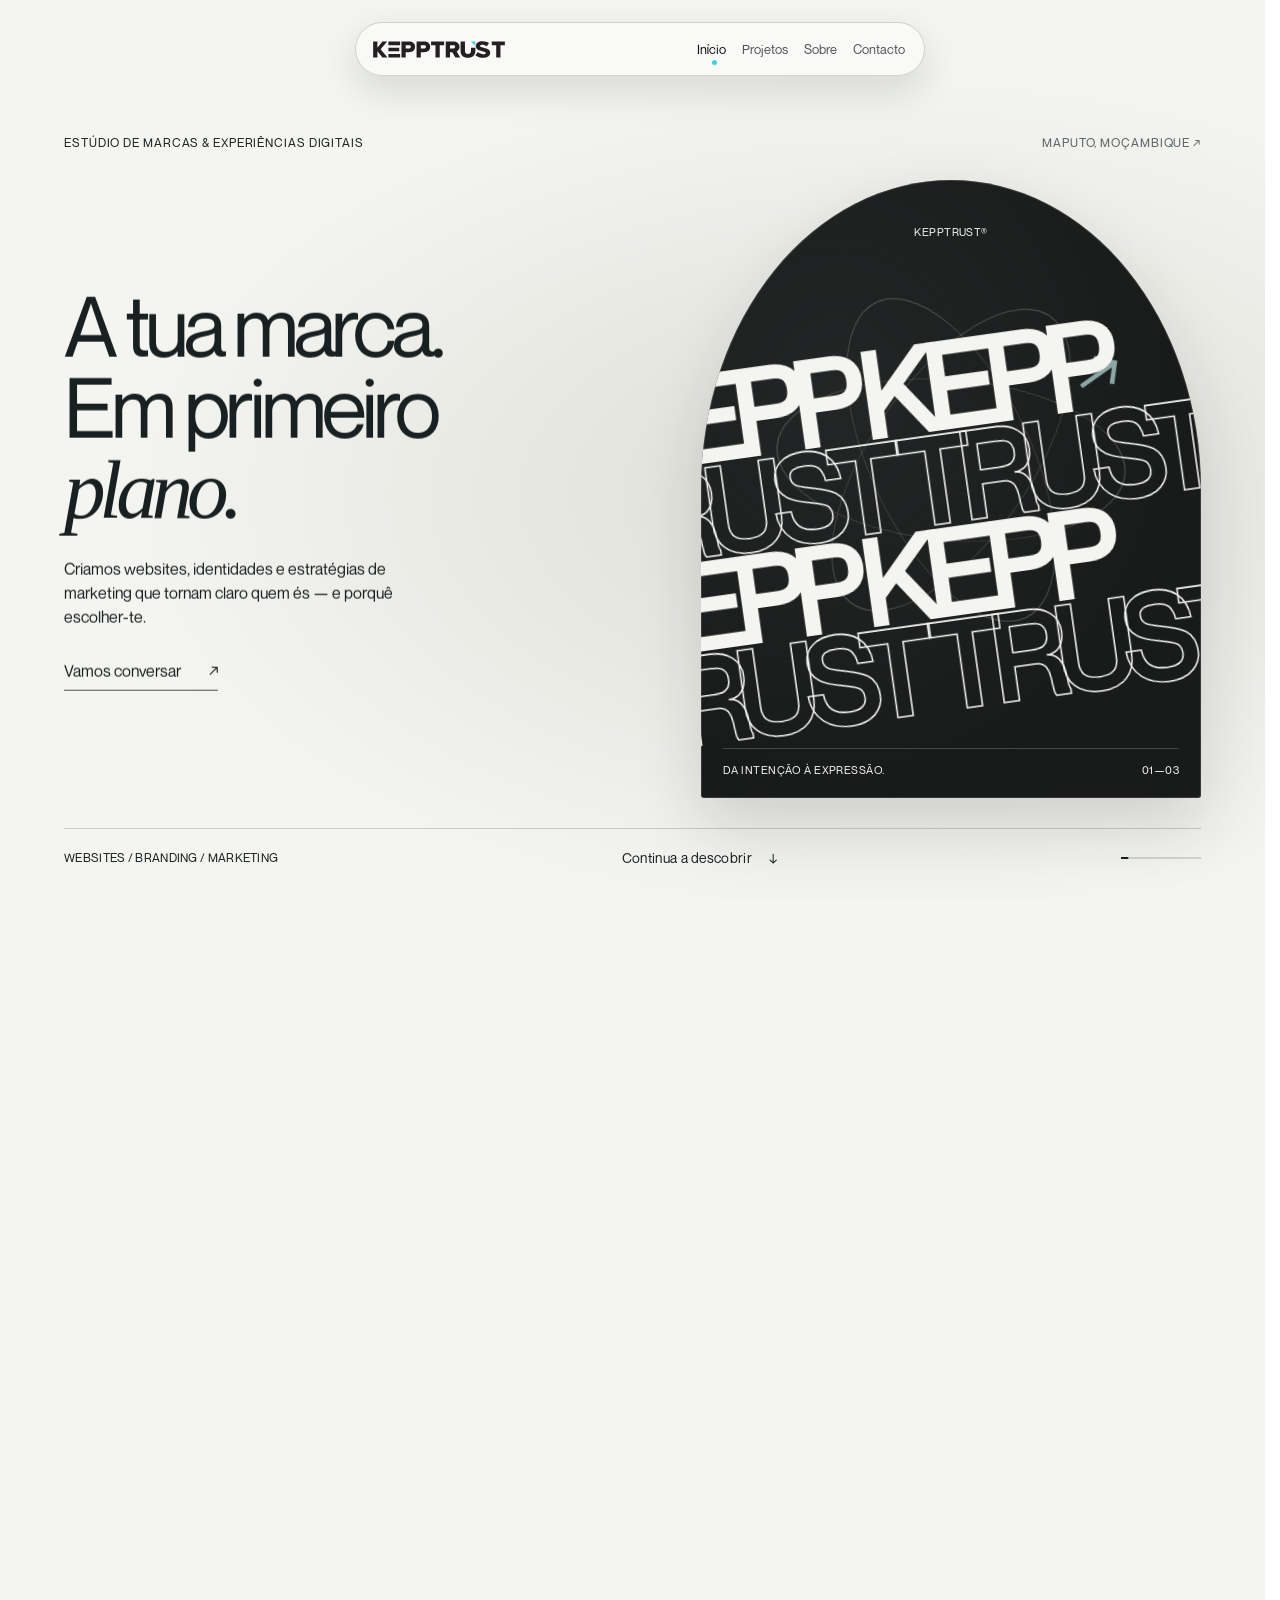
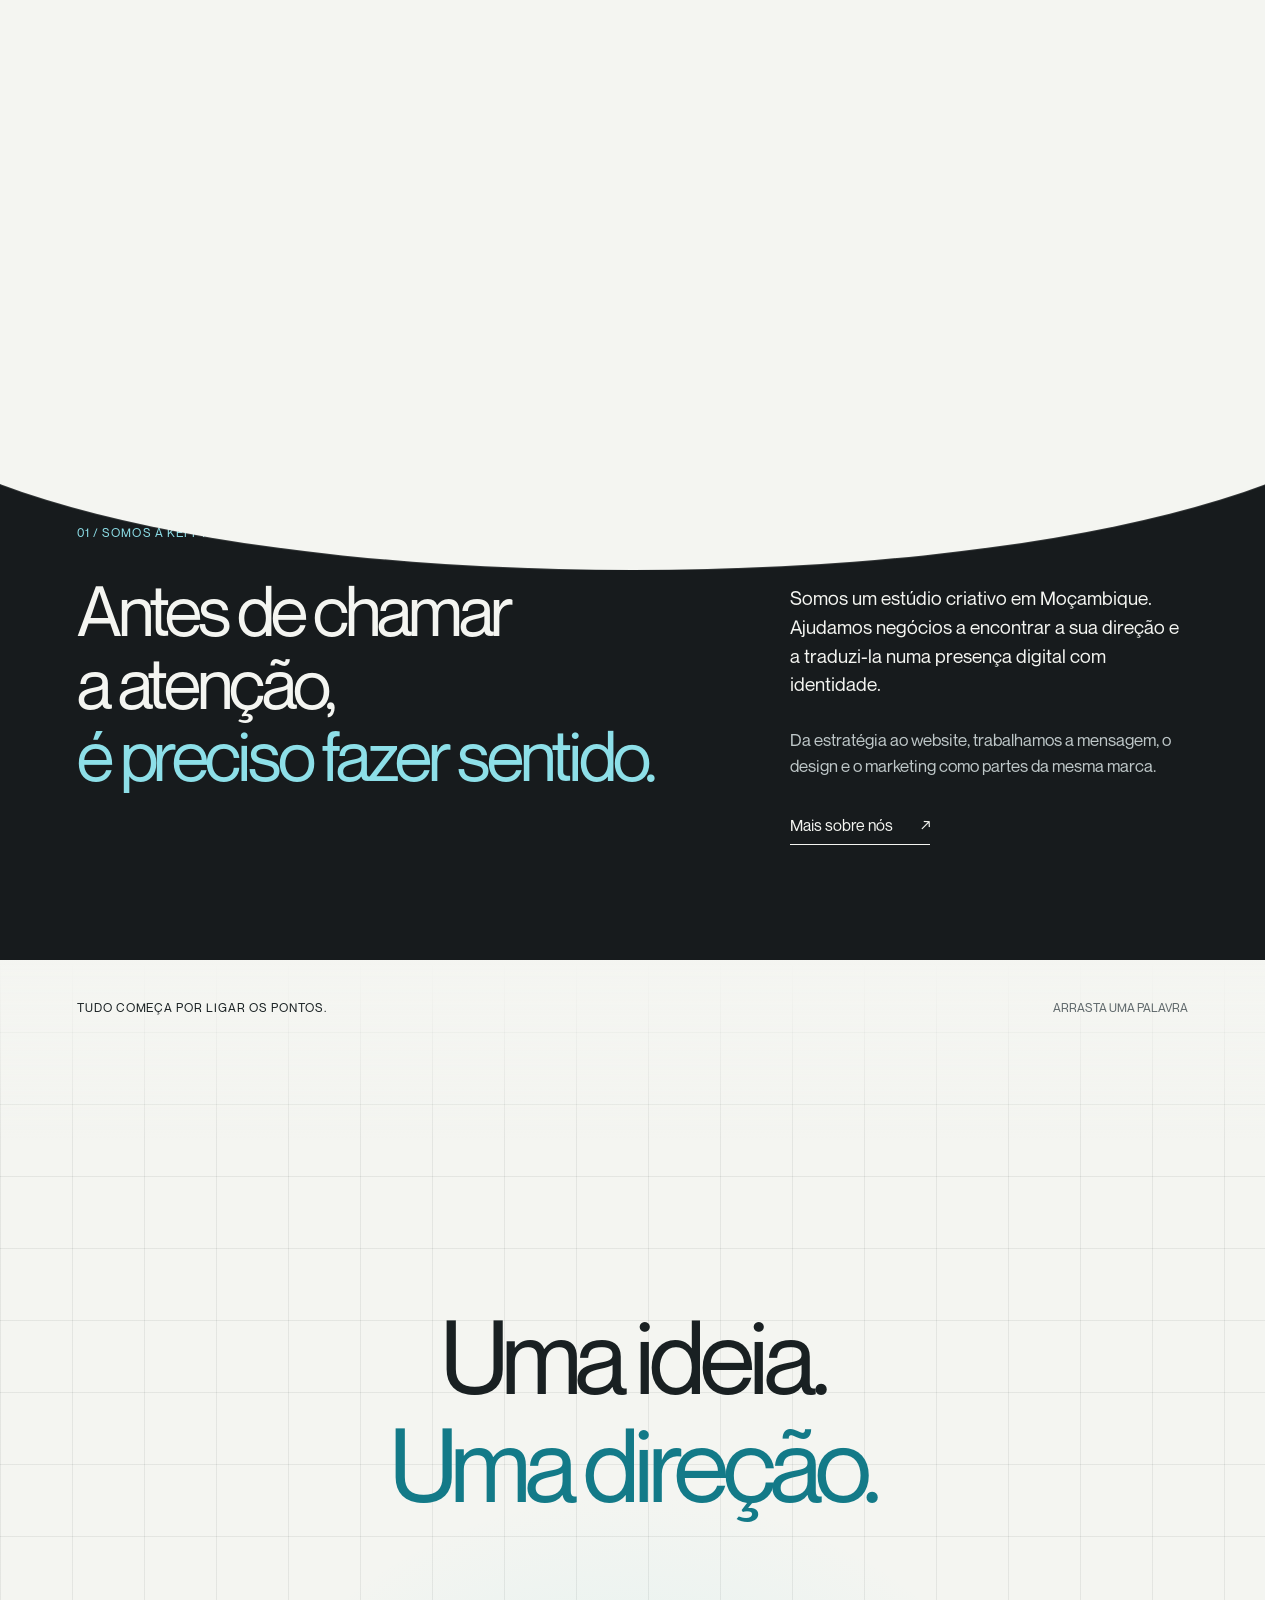
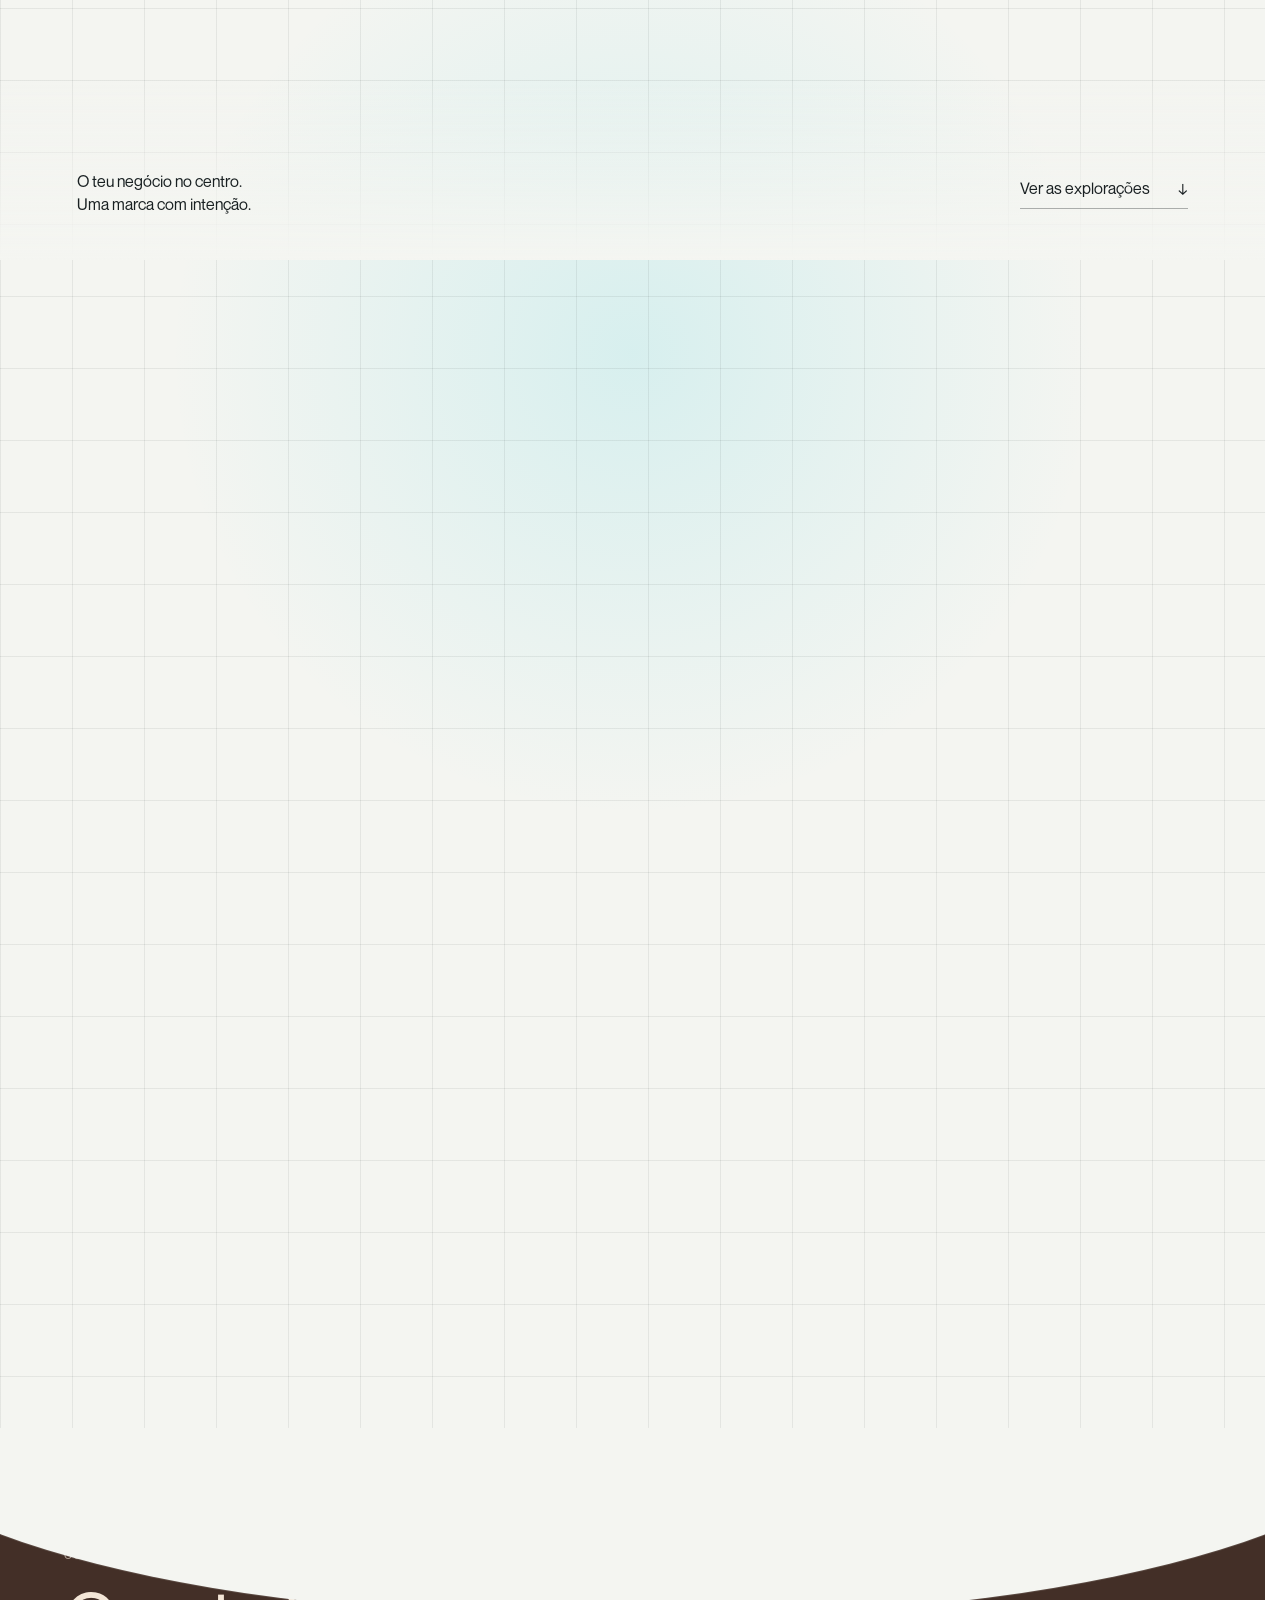
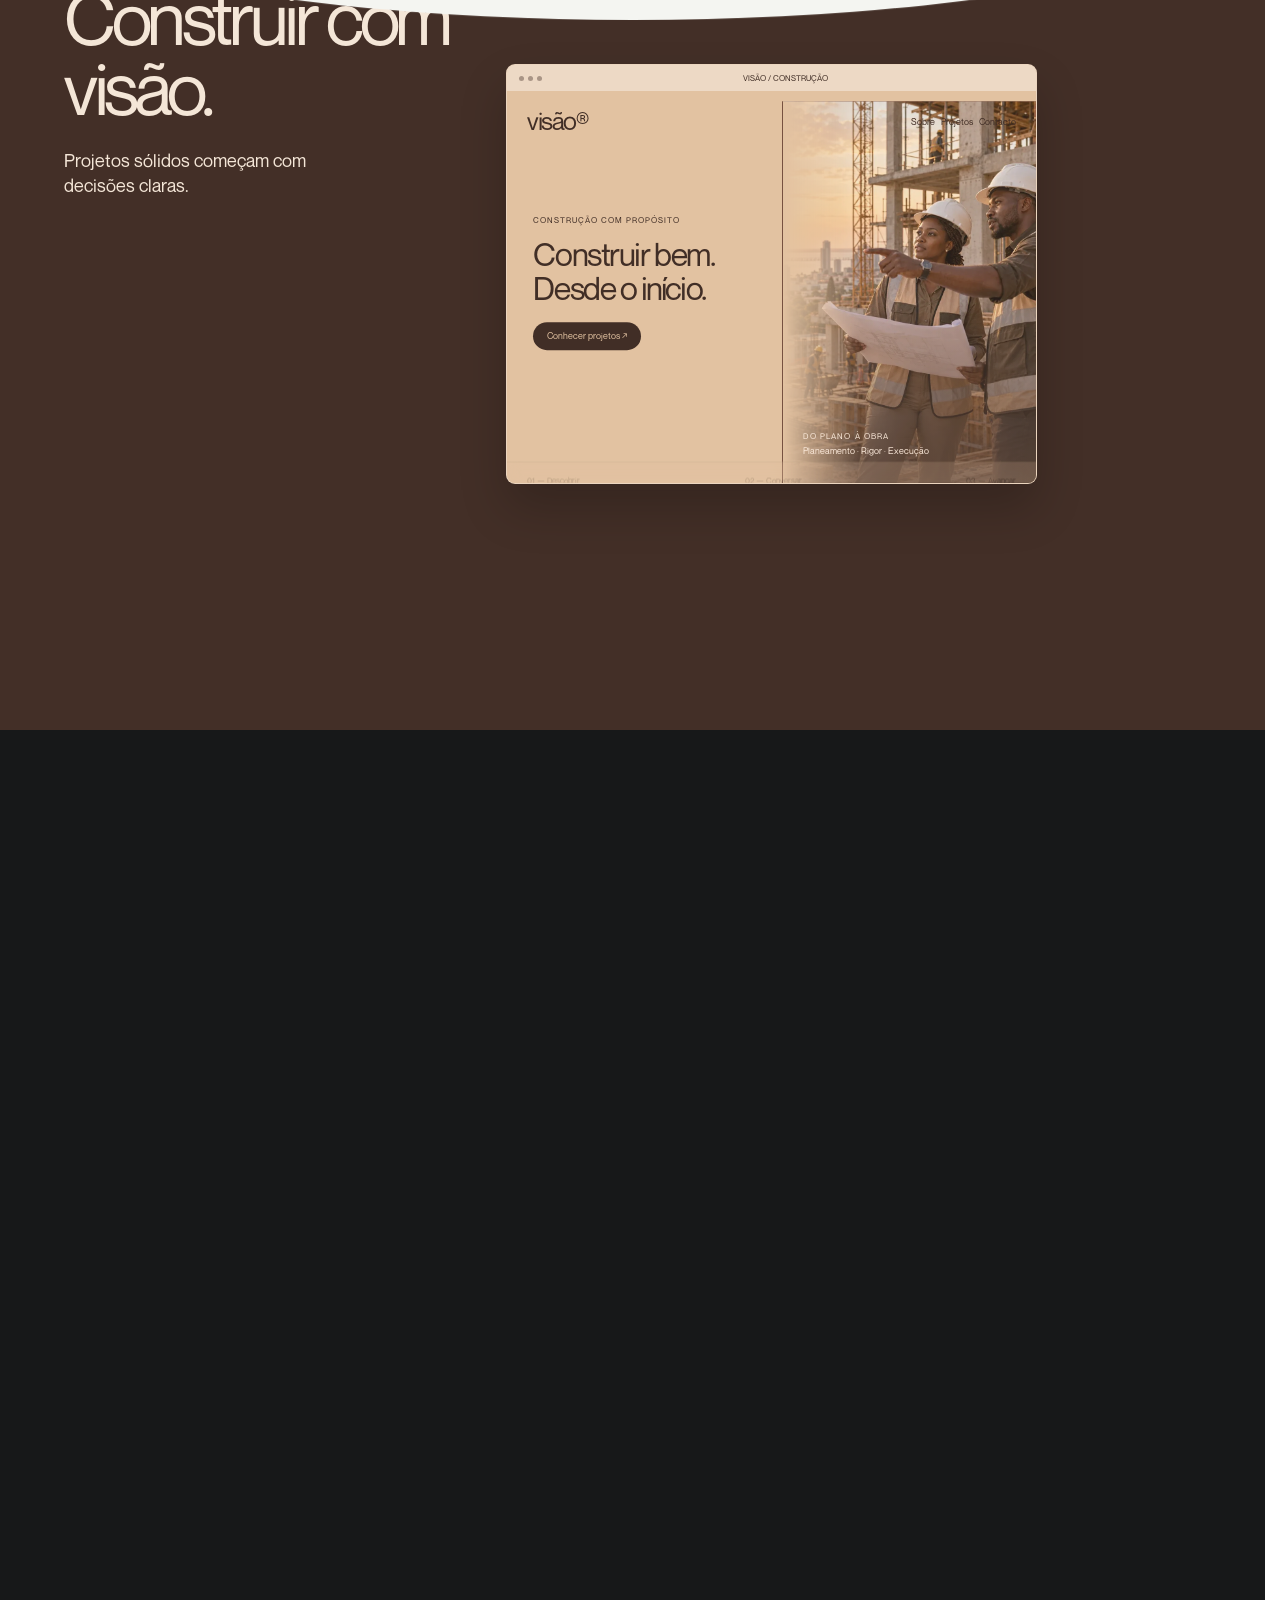
==== commit cc571e00: "Add social share previews, favicon, and basic SEO files Adds Open Graph/Twitter card meta tags and a" ====
--- a/index.html
+++ b/index.html
@@ -1,6 +1,6 @@
 <!DOCTYPE html>
 
-<html lang="pt"><head><meta charset="utf-8"/><script>(()=>{try{const v=localStorage.getItem('kepp-motion');if(['full','reduced','system'].includes(v))document.documentElement.dataset.motion=v}catch{}document.documentElement.classList.add('motion-boot');window.keppMotionFailsafe=setTimeout(()=>{document.documentElement.classList.remove('motion-boot','motion-busy');const c=document.getElementById('page-curtain');if(c)c.hidden=true},8000)})();</script><meta content="width=device-width,initial-scale=1" name="viewport"/><meta content="#151516" name="theme-color"/><meta content="KeppTrust. Estratégia, identidade e websites para marcas que querem avançar." name="description"/><title>KeppTrust — Branding &amp; Websites</title><link href="/style.css?v=52" rel="stylesheet"/><style>.motion-boot{background:#141517}.motion-boot body{background:#141517}.motion-boot #page-curtain{display:flex!important;transform:translateY(0)!important}.motion-boot body>header,.motion-boot body>main{visibility:hidden}#page-curtain{position:fixed;inset:0;z-index:9999;background:#141517;color:#fff;display:flex;align-items:center;justify-content:center;pointer-events:all;overflow:hidden}#page-curtain[hidden]{display:none}.motion-busy{overflow:hidden;cursor:wait}#curtain-word{font:400 clamp(26px,3vw,45px)/1.2 'KeppTrust Sans',Arial,sans-serif;display:flex;align-items:center;gap:.45em;letter-spacing:-.025em}#curtain-word:before{content:'';width:.15em;height:.15em;border-radius:50%;background:currentColor;flex-shrink:0}</style><link rel="stylesheet" href="/project-layout.css?v=1"/></head>
+<html lang="pt"><head><meta charset="utf-8"/><script>(()=>{try{const v=localStorage.getItem('kepp-motion');if(['full','reduced','system'].includes(v))document.documentElement.dataset.motion=v}catch{}document.documentElement.classList.add('motion-boot');window.keppMotionFailsafe=setTimeout(()=>{document.documentElement.classList.remove('motion-boot','motion-busy');const c=document.getElementById('page-curtain');if(c)c.hidden=true},8000)})();</script><meta content="width=device-width,initial-scale=1" name="viewport"/><meta content="#151516" name="theme-color"/><meta content="KeppTrust. Estratégia, identidade e websites para marcas que querem avançar." name="description"/><link rel="icon" href="/favicon.svg" type="image/svg+xml"/><link rel="icon" href="/favicon.png" type="image/png" sizes="512x512"/><link rel="apple-touch-icon" href="/apple-touch-icon.png"/><link rel="canonical" href="https://kepptrust.vercel.app/"/><meta property="og:type" content="website"/><meta property="og:site_name" content="KeppTrust"/><meta property="og:locale" content="pt_MZ"/><meta property="og:title" content="KeppTrust — Branding &amp; Websites"/><meta property="og:description" content="KeppTrust. Estratégia, identidade e websites para marcas que querem avançar."/><meta property="og:url" content="https://kepptrust.vercel.app/"/><meta property="og:image" content="https://kepptrust.vercel.app/assets/social/og-cover.png"/><meta property="og:image:width" content="1200"/><meta property="og:image:height" content="630"/><meta property="og:image:alt" content="KeppTrust — Estúdio de marcas e experiências digitais"/><meta name="twitter:card" content="summary_large_image"/><meta name="twitter:title" content="KeppTrust — Branding &amp; Websites"/><meta name="twitter:description" content="KeppTrust. Estratégia, identidade e websites para marcas que querem avançar."/><meta name="twitter:image" content="https://kepptrust.vercel.app/assets/social/og-cover.png"/><title>KeppTrust — Branding &amp; Websites</title><link href="/style.css?v=52" rel="stylesheet"/><style>.motion-boot{background:#141517}.motion-boot body{background:#141517}.motion-boot #page-curtain{display:flex!important;transform:translateY(0)!important}.motion-boot body>header,.motion-boot body>main{visibility:hidden}#page-curtain{position:fixed;inset:0;z-index:9999;background:#141517;color:#fff;display:flex;align-items:center;justify-content:center;pointer-events:all;overflow:hidden}#page-curtain[hidden]{display:none}.motion-busy{overflow:hidden;cursor:wait}#curtain-word{font:400 clamp(26px,3vw,45px)/1.2 'KeppTrust Sans',Arial,sans-serif;display:flex;align-items:center;gap:.45em;letter-spacing:-.025em}#curtain-word:before{content:'';width:.15em;height:.15em;border-radius:50%;background:currentColor;flex-shrink:0}</style><link rel="stylesheet" href="/project-layout.css?v=1"/></head>
 <body class="home-page"><div aria-hidden="true" hidden="" id="page-curtain"><span id="curtain-word">KeppTrust</span></div><a class="skip" href="#sobre">Saltar para o conteúdo</a><header class="floating-nav-shell"><div class="floating-nav" data-expanded="true"><a aria-label="KeppTrust início" class="wordmark floating-wordmark" href="/">KeppTrust</a><nav aria-label="Navegação principal" class="floating-links" id="floating-links"><a data-page-title="Início" href="/">Início</a><a data-page-title="Projetos" href="/projetos/">Projetos</a><a data-page-title="Sobre nós" href="/sobre/">Sobre</a><a data-page-title="Contacto" href="/contacto/">Contacto</a></nav><button aria-controls="floating-links" aria-expanded="true" aria-hidden="true" aria-label="Expandir navegação" class="nav-expand" tabindex="-1" type="button"><span aria-hidden="true" class="nav-menu-lines"><i></i><i></i></span></button></div></header>
 
 <main>
